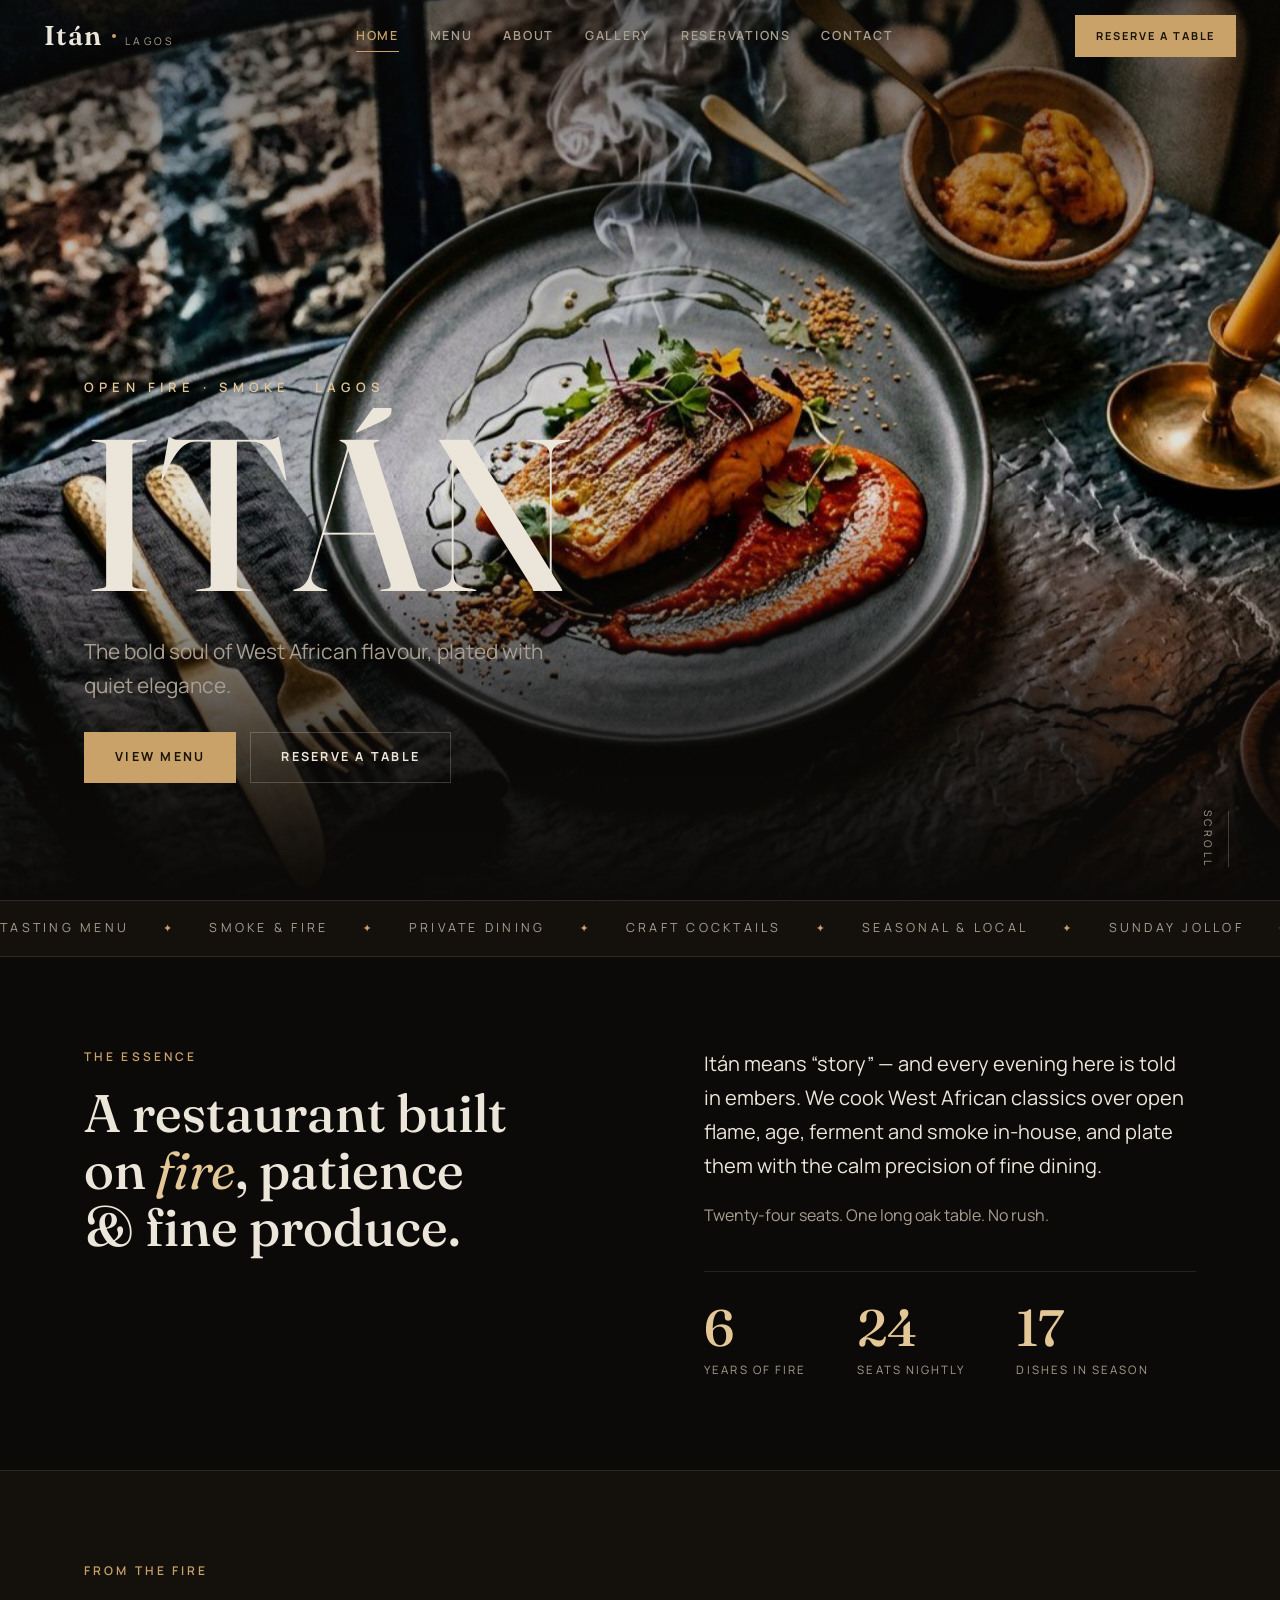
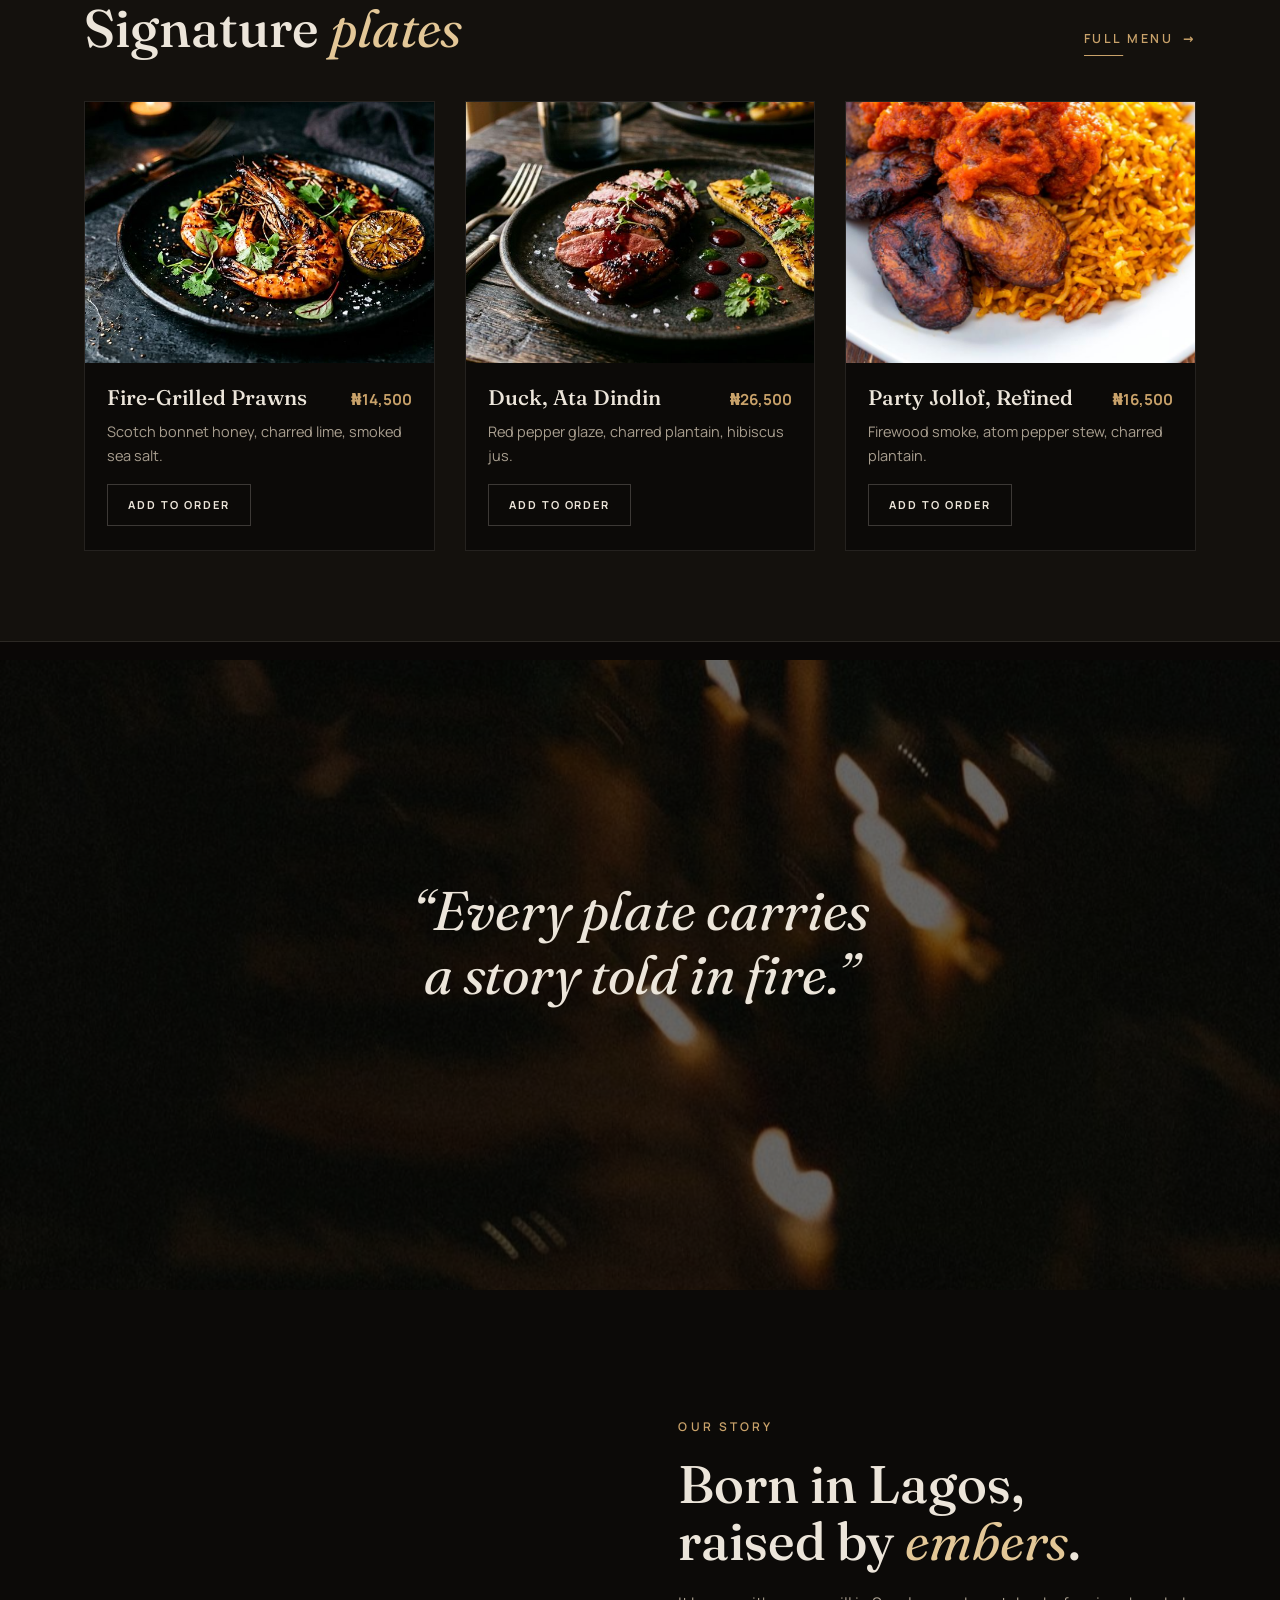
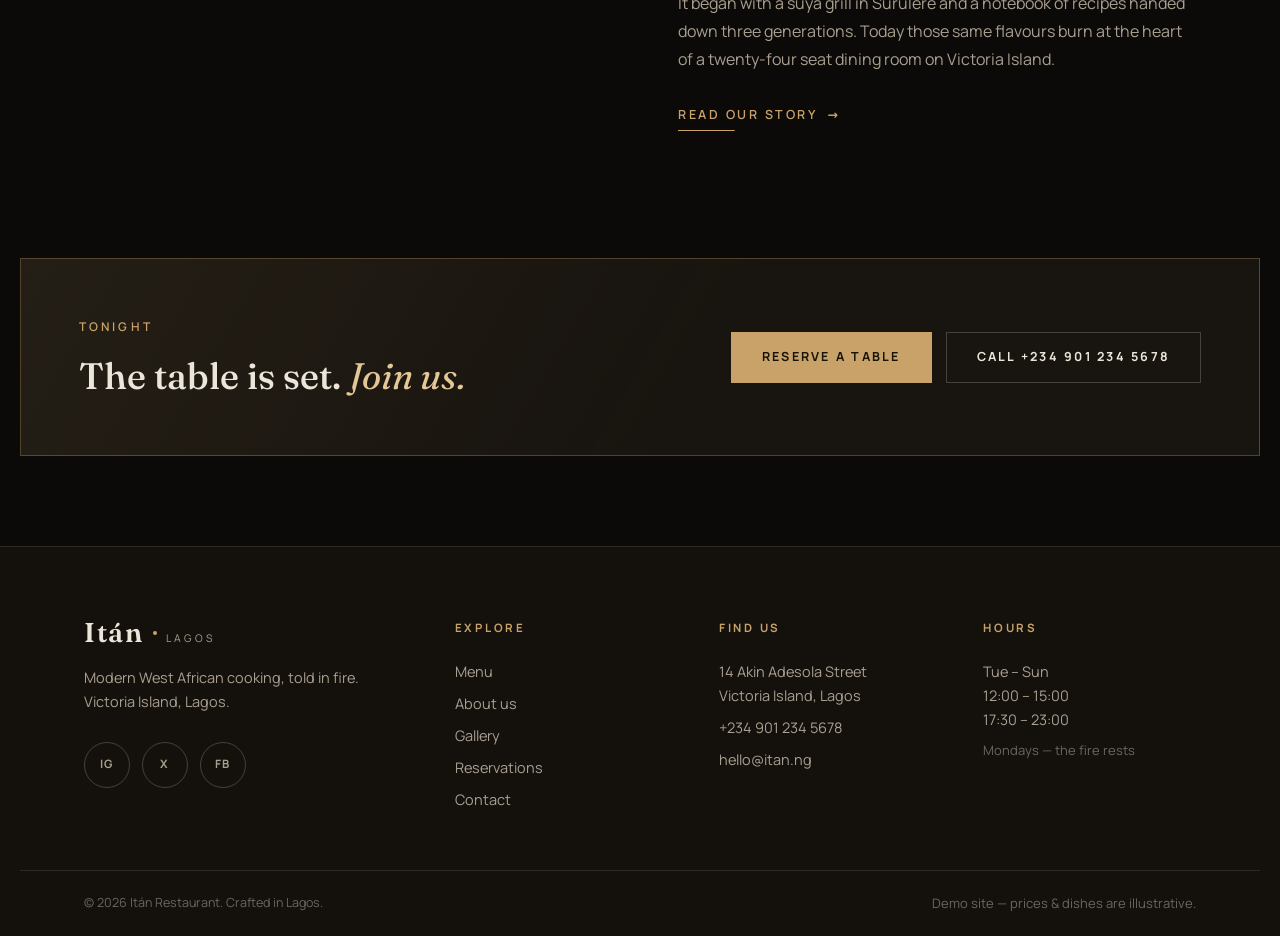
==== index.html @ 3b858009 "Move site files from restaurants/ subfolder to repo root to fix Vercel 404 Vercel's GitHub import se" ====
<!DOCTYPE html>
<html lang="en">
<head>
<meta charset="UTF-8">
<meta name="viewport" content="width=device-width, initial-scale=1.0, viewport-fit=cover">
<title>Itán — Modern West African Kitchen · Lagos</title>
<meta name="description" content="Itán is a modern West African kitchen in Victoria Island, Lagos. Open-fire cooking, seasonal tasting plates and craft cocktails. Reserve a table.">
<meta name="theme-color" content="#0c0a08">
<link rel="icon" href="data:image/svg+xml,%3Csvg xmlns='http://www.w3.org/2000/svg' viewBox='0 0 64 64'%3E%3Crect width='64' height='64' rx='8' fill='%230c0a08'/%3E%3Ctext x='32' y='44' font-family='Georgia,serif' font-size='36' fill='%23c9a26a' text-anchor='middle'%3E%C3%8D%3C/text%3E%3C/svg%3E">
<link rel="preload" href="fonts/fraunces-normal.woff2" as="font" type="font/woff2" crossorigin>
<link rel="preload" href="fonts/manrope-normal.woff2" as="font" type="font/woff2" crossorigin>
<link rel="preload" href="img/hero.jpg" as="image">
<link rel="stylesheet" href="fonts/fonts.css">
<link rel="stylesheet" href="style.css">
<noscript><style>#loader,.cursor-dot,.cursor-ring{display:none!important}.page{display:block!important}[data-reveal]{opacity:1!important;transform:none!important;clip-path:none!important}.line-in{transform:none!important}.hero-title span{transform:none!important}.mobile-menu{display:none!important}</style></noscript>
</head>
<body class="is-loading">

<div class="grain" aria-hidden="true"></div>
<div class="cursor-dot" aria-hidden="true"></div>
<div class="cursor-ring" aria-hidden="true"></div>

<!-- ======================= LOADER ======================= -->
<div id="loader" aria-hidden="true">
  <div class="loader-inner">
    <div class="loader-word" aria-hidden="true"><span>I</span><span>T</span><span>Á</span><span>N</span></div>
    <div class="loader-sub">Modern West African Kitchen</div>
    <div class="loader-line"><i></i></div>
  </div>
</div>

<a class="skip-link" href="#main">Skip to content</a>

<!-- ======================= HEADER ======================= -->
<header id="siteHeader">
  <div class="header-in">
    <a class="brand" href="#/home" data-route="home" aria-label="Itán — home">
      <span class="brand-name">Itán</span><span class="brand-dot" aria-hidden="true"></span><span class="brand-loc">Lagos</span>
    </a>
    <nav class="nav" aria-label="Primary">
      <a class="nav-link" href="#/home" data-route="home">Home</a>
      <a class="nav-link" href="#/menu" data-route="menu">Menu</a>
      <a class="nav-link" href="#/about" data-route="about">About</a>
      <a class="nav-link" href="#/gallery" data-route="gallery">Gallery</a>
      <a class="nav-link" href="#/reservations" data-route="reservations">Reservations</a>
      <a class="nav-link" href="#/contact" data-route="contact">Contact</a>
    </nav>
    <div class="header-actions">
      <a href="#/reservations" class="btn btn-gold btn-sm header-cta"><span>Reserve a table</span></a>
      <button id="navToggle" class="nav-toggle" aria-expanded="false" aria-controls="mobileMenu" aria-label="Open menu">
        <span></span><span></span>
      </button>
    </div>
  </div>
</header>

<!-- ======================= MOBILE MENU ======================= -->
<div id="mobileMenu" class="mobile-menu" aria-hidden="true">
  <nav class="mm-nav" aria-label="Mobile">
    <a class="mm-link" href="#/home" data-route="home"><em>01</em>Home</a>
    <a class="mm-link" href="#/menu" data-route="menu"><em>02</em>Menu</a>
    <a class="mm-link" href="#/about" data-route="about"><em>03</em>About</a>
    <a class="mm-link" href="#/gallery" data-route="gallery"><em>04</em>Gallery</a>
    <a class="mm-link" href="#/reservations" data-route="reservations"><em>05</em>Reservations</a>
    <a class="mm-link" href="#/contact" data-route="contact"><em>06</em>Contact</a>
  </nav>
  <div class="mm-foot">
    <a href="tel:+2349012345678">+234 901 234 5678</a>
    <a href="mailto:hello@itan.ng">hello@itan.ng</a>
    <div class="mm-social">
      <a href="https://www.instagram.com" target="_blank" rel="noopener" aria-label="Instagram">IG</a>
      <a href="https://www.x.com" target="_blank" rel="noopener" aria-label="X">X</a>
      <a href="https://www.facebook.com" target="_blank" rel="noopener" aria-label="Facebook">FB</a>
    </div>
  </div>
</div>

<main id="main">

<!-- ============================================================ -->
<!-- ========================  HOME  ============================ -->
<!-- ============================================================ -->
<section class="page" id="page-home" data-title="Itán — Modern West African Kitchen · Lagos">

  <!-- HERO -->
  <div class="hero" id="hero">
    <div class="hero-bg" data-plx="0.32">
      <img src="img/hero.jpg" alt="A signature dish at Itán, plated over smoke and candlelight" width="1376" height="768" fetchpriority="high" decoding="async">
    </div>
    <div class="hero-shade" aria-hidden="true"></div>
    <div class="hero-content wrap">
      <p class="hero-over">Open fire · Smoke · Lagos</p>
      <h1 class="hero-title" aria-label="Itán"><span aria-hidden="true">I</span><span aria-hidden="true">T</span><span aria-hidden="true">Á</span><span aria-hidden="true">N</span></h1>
      <p class="hero-tag">The bold soul of West African flavour, plated with quiet elegance.</p>
      <div class="hero-actions">
        <a href="#/menu" class="btn btn-gold" data-hover><span>View menu</span></a>
        <a href="#/reservations" class="btn btn-ghost" data-hover><span>Reserve a table</span></a>
      </div>
    </div>
    <div class="hero-scroll" aria-hidden="true"><span></span>Scroll</div>
  </div>

  <!-- MARQUEE -->
  <div class="marquee" aria-hidden="true">
    <div class="marquee-track">
      <div class="marquee-group">Tasting menu<span>✦</span>Smoke &amp; fire<span>✦</span>Private dining<span>✦</span>Craft cocktails<span>✦</span>Seasonal &amp; local<span>✦</span>Sunday jollof<span>✦</span></div>
      <div class="marquee-group">Tasting menu<span>✦</span>Smoke &amp; fire<span>✦</span>Private dining<span>✦</span>Craft cocktails<span>✦</span>Seasonal &amp; local<span>✦</span>Sunday jollof<span>✦</span></div>
    </div>
  </div>

  <!-- ESSENCE -->
  <section class="sec essence">
    <div class="wrap essence-grid">
      <div class="essence-left">
        <p class="overline" data-reveal>The essence</p>
        <h2 class="h2" data-reveal-line><span class="line"><span class="line-in">A restaurant built</span></span><span class="line"><span class="line-in">on <em>fire</em>, patience</span></span><span class="line"><span class="line-in">&amp; fine produce.</span></span></h2>
      </div>
      <div class="essence-right">
        <p class="lead" data-reveal>Itán means “story” — and every evening here is told in embers. We cook West African classics over open flame, age, ferment and smoke in-house, and plate them with the calm precision of fine dining.</p>
        <p class="body-muted" data-reveal style="--d:120ms">Twenty-four seats. One long oak table. No rush.</p>
        <div class="stats" data-reveal-stagger>
          <div class="stat"><span class="stat-n" data-count="6">0</span><span class="stat-l">Years of fire</span></div>
          <div class="stat"><span class="stat-n" data-count="24">0</span><span class="stat-l">Seats nightly</span></div>
          <div class="stat"><span class="stat-n" data-count="17">0</span><span class="stat-l">Dishes in season</span></div>
        </div>
      </div>
    </div>
  </section>

  <!-- SIGNATURES -->
  <section class="sec signatures">
    <div class="wrap">
      <div class="sec-head">
        <div>
          <p class="overline" data-reveal>From the fire</p>
          <h2 class="h2" data-reveal-line><span class="line"><span class="line-in">Signature <em>plates</em></span></span></h2>
        </div>
        <a class="text-link" href="#/menu" data-reveal data-hover>Full menu <i aria-hidden="true">→</i></a>
      </div>
      <div class="sig-grid" data-reveal-stagger>
        <article class="sig-card">
          <div class="img-clip"><img src="img/dish-prawns.jpg" alt="Fire-grilled prawns with scotch bonnet honey" width="820" height="447" loading="lazy" decoding="async"></div>
          <div class="sig-body">
            <div class="sig-top"><h3>Fire-Grilled Prawns</h3><span class="price">₦14,500</span></div>
            <p>Scotch bonnet honey, charred lime, smoked sea salt.</p>
            <button class="btn btn-ghost btn-sm add-order" data-id="prawns" data-name="Fire-Grilled Prawns" data-price="14500" data-hover><span>Add to order</span></button>
          </div>
        </article>
        <article class="sig-card">
          <div class="img-clip"><img src="img/dish-duck.jpg" alt="Seared duck breast with ata dindin glaze and charred plantain" width="820" height="447" loading="lazy" decoding="async"></div>
          <div class="sig-body">
            <div class="sig-top"><h3>Duck, Ata Dindin</h3><span class="price">₦26,500</span></div>
            <p>Red pepper glaze, charred plantain, hibiscus jus.</p>
            <button class="btn btn-ghost btn-sm add-order" data-id="duck" data-name="Duck, Ata Dindin" data-price="26500" data-hover><span>Add to order</span></button>
          </div>
        </article>
        <article class="sig-card">
          <div class="img-clip"><img src="img/dish-jollof.jpg" alt="Firewood-smoked party jollof with charred plantain and beef stew" width="750" height="550" loading="lazy" decoding="async"></div>
          <div class="sig-body">
            <div class="sig-top"><h3>Party Jollof, Refined</h3><span class="price">₦16,500</span></div>
            <p>Firewood smoke, atom pepper stew, charred plantain.</p>
            <button class="btn btn-ghost btn-sm add-order" data-id="jollof" data-name="Party Jollof, Refined" data-price="16500" data-hover><span>Add to order</span></button>
          </div>
        </article>
      </div>
    </div>
  </section>

  <!-- PARALLAX QUOTE BANNER -->
  <section class="banner">
    <div class="banner-bg" data-plx="0.22"><img src="img/amb-table.jpg" alt="" width="1040" height="1300" loading="lazy" decoding="async"></div>
    <div class="banner-shade" aria-hidden="true"></div>
    <blockquote class="banner-quote wrap">
      <p data-reveal-line><span class="line"><span class="line-in">“Every plate carries</span></span><span class="line"><span class="line-in">a story told <em>in fire</em>.”</span></span></p>
      <cite data-reveal style="--d:200ms">— Tunde Alabi, Executive Chef</cite>
    </blockquote>
  </section>

  <!-- STORY TEASER -->
  <section class="sec teaser">
    <div class="wrap teaser-grid">
      <div class="teaser-media img-clip" data-reveal="clip">
        <img src="img/chef-finishing.jpg" alt="Executive chef finishing a plate at the pass" width="900" height="600" loading="lazy" decoding="async">
      </div>
      <div class="teaser-text">
        <p class="overline" data-reveal>Our story</p>
        <h2 class="h2" data-reveal-line><span class="line"><span class="line-in">Born in Lagos,</span></span><span class="line"><span class="line-in">raised by <em>embers</em>.</span></span></h2>
        <p class="body-muted" data-reveal style="--d:120ms">It began with a suya grill in Surulere and a notebook of recipes handed down three generations. Today those same flavours burn at the heart of a twenty-four seat dining room on Victoria Island.</p>
        <a class="text-link" href="#/about" data-reveal style="--d:220ms" data-hover>Read our story <i aria-hidden="true">→</i></a>
      </div>
    </div>
  </section>

  <!-- CTA BAND -->
  <section class="sec cta-band">
    <div class="wrap cta-card" data-reveal>
      <div>
        <p class="overline">Tonight</p>
        <h2 class="h2-sm">The table is set. <em>Join us.</em></h2>
      </div>
      <div class="cta-actions">
        <a class="btn btn-gold" href="#/reservations" data-hover><span>Reserve a table</span></a>
        <a class="btn btn-ghost" href="tel:+2349012345678" data-hover><span>Call +234 901 234 5678</span></a>
      </div>
    </div>
  </section>
</section>

<!-- ============================================================ -->
<!-- ========================  MENU  ============================ -->
<!-- ============================================================ -->
<section class="page" id="page-menu" data-title="Menu — Itán · Lagos">
  <div class="page-hero">
    <div class="wrap">
      <p class="overline" data-reveal>The menu</p>
      <h1 class="h1" data-reveal-line><span class="line"><span class="line-in">Seasons of <em>fire</em></span></span></h1>
      <p class="page-sub" data-reveal style="--d:150ms">A snapshot of the current carte — it changes with the market, sometimes overnight.</p>
    </div>
  </div>

  <section class="sec menu-sec">
    <div class="wrap">
      <div class="filter-bar" role="group" aria-label="Filter menu by course">
        <button class="filter-btn is-active" data-filter="all" aria-pressed="true">All</button>
        <button class="filter-btn" data-filter="starters" aria-pressed="false">Starters</button>
        <button class="filter-btn" data-filter="mains" aria-pressed="false">Mains</button>
        <button class="filter-btn" data-filter="desserts" aria-pressed="false">Desserts</button>
        <button class="filter-btn" data-filter="drinks" aria-pressed="false">Drinks</button>
      </div>

      <div class="menu-grid" id="menuGrid">

        <!-- STARTERS -->
        <article class="dish-card" data-cat="starters">
          <div class="dish-media"><img src="img/dish-prawns.jpg" alt="Fire-grilled prawns glazed with scotch bonnet honey" width="820" height="447" loading="lazy" decoding="async"></div>
          <div class="dish-body">
            <div class="dish-top"><h3>Fire-Grilled Prawns</h3><span class="price">₦14,500</span></div>
            <p>Tiger prawns off the coals, scotch bonnet honey, charred lime, smoked sea salt.</p>
            <div class="dish-foot"><span class="tag tag-gold">Chef’s pick</span><button class="btn btn-ghost btn-sm add-order" data-id="prawns" data-name="Fire-Grilled Prawns" data-price="14500"><span>Add</span></button></div>
          </div>
        </article>

        <article class="dish-card" data-cat="starters">
          <div class="dish-media"><img src="img/dish-suya.jpg" alt="Suya skewers crusted with yaji spice on dark slate" width="820" height="447" loading="lazy" decoding="async"></div>
          <div class="dish-body">
            <div class="dish-top"><h3>Suya, Our Way</h3><span class="price">₦9,800</span></div>
            <p>Yaji-crusted beef over embers, shallot &amp; tomato salsa, groundnut dust.</p>
            <div class="dish-foot"><span class="tag">Spiced</span><button class="btn btn-ghost btn-sm add-order" data-id="suya" data-name="Suya, Our Way" data-price="9800"><span>Add</span></button></div>
          </div>
        </article>

        <article class="dish-card" data-cat="starters">
          <div class="dish-media"><img src="img/dish-tomato.jpg" alt="Heirloom tomatoes with smoked chilli dressing" width="467" height="700" loading="lazy" decoding="async"></div>
          <div class="dish-body">
            <div class="dish-top"><h3>Heirloom Tomatoes</h3><span class="price">₦8,200</span></div>
            <p>Market tomatoes, smoked chilli dressing, basil oil, crisp shallots.</p>
            <div class="dish-foot"><span class="tag tag-green">Vegetarian</span><button class="btn btn-ghost btn-sm add-order" data-id="tomato" data-name="Heirloom Tomatoes" data-price="8200"><span>Add</span></button></div>
          </div>
        </article>

        <article class="dish-card" data-cat="starters">
          <div class="dish-media"><img src="img/dish-sourdough.jpg" alt="Wood-oven sourdough with cultured butter" width="820" height="550" loading="lazy" decoding="async"></div>
          <div class="dish-body">
            <div class="dish-top"><h3>Wood-Oven Sourdough</h3><span class="price">₦6,500</span></div>
            <p>House cultured butter, smoked pepper relish, flaked ghost salt.</p>
            <div class="dish-foot"><span class="tag tag-green">Vegetarian</span><button class="btn btn-ghost btn-sm add-order" data-id="sourdough" data-name="Wood-Oven Sourdough" data-price="6500"><span>Add</span></button></div>
          </div>
        </article>

        <!-- MAINS -->
        <article class="dish-card" data-cat="mains">
          <div class="dish-media"><img src="img/dish-jollof.jpg" alt="Party jollof with charred plantain and beef stew" width="750" height="550" loading="lazy" decoding="async"></div>
          <div class="dish-body">
            <div class="dish-top"><h3>Party Jollof, Refined</h3><span class="price">₦16,500</span></div>
            <p>Firewood-smoked jollof, atom pepper stew, charred plantain, smoked mackerel.</p>
            <div class="dish-foot"><span class="tag tag-gold">Chef’s pick</span><button class="btn btn-ghost btn-sm add-order" data-id="jollof" data-name="Party Jollof, Refined" data-price="16500"><span>Add</span></button></div>
          </div>
        </article>

        <article class="dish-card" data-cat="mains">
          <div class="dish-media"><img src="img/dish-bass.jpg" alt="Whole grilled sea bass with herbs" width="820" height="820" loading="lazy" decoding="async"></div>
          <div class="dish-body">
            <div class="dish-top"><h3>Whole Grilled Sea Bass</h3><span class="price">₦32,000</span></div>
            <p>Line-caught bass over open flame, green herb sauce, roasted market vegetables.</p>
            <div class="dish-foot"><span class="tag">For two</span><button class="btn btn-ghost btn-sm add-order" data-id="bass" data-name="Whole Grilled Sea Bass" data-price="32000"><span>Add</span></button></div>
          </div>
        </article>

        <article class="dish-card" data-cat="mains">
          <div class="dish-media"><img src="img/dish-steak.jpg" alt="Sliced dry-aged ribeye on a black stone plate" width="600" height="400" loading="lazy" decoding="async"></div>
          <div class="dish-body">
            <div class="dish-top"><h3>45-Day Ribeye</h3><span class="price">₦38,000</span></div>
            <p>Dry-aged ribeye, bone-marrow butter, suya spice jus, watercress.</p>
            <div class="dish-foot"><span class="tag tag-gold">Chef’s pick</span><button class="btn btn-ghost btn-sm add-order" data-id="ribeye" data-name="45-Day Ribeye" data-price="38000"><span>Add</span></button></div>
          </div>
        </article>

        <article class="dish-card" data-cat="mains">
          <div class="dish-media"><img src="img/dish-duck.jpg" alt="Seared duck breast with ata dindin glaze" width="820" height="447" loading="lazy" decoding="async"></div>
          <div class="dish-body">
            <div class="dish-top"><h3>Duck, Ata Dindin</h3><span class="price">₦26,500</span></div>
            <p>Seared duck breast, red pepper glaze, charred plantain, hibiscus jus.</p>
            <div class="dish-foot"><span class="tag"></span><button class="btn btn-ghost btn-sm add-order" data-id="duck" data-name="Duck, Ata Dindin" data-price="26500"><span>Add</span></button></div>
          </div>
        </article>

        <article class="dish-card" data-cat="mains">
          <div class="dish-media"><img src="img/dish-chicken.jpg" alt="Roast chicken lacquered with baobab honey" width="820" height="447" loading="lazy" decoding="async"></div>
          <div class="dish-body">
            <div class="dish-top"><h3>Baobab Honey Chicken</h3><span class="price">₦19,500</span></div>
            <p>Free-range chicken, baobab honey lacquer, charred lemon, suya jus.</p>
            <div class="dish-foot"><span class="tag"></span><button class="btn btn-ghost btn-sm add-order" data-id="chicken" data-name="Baobab Honey Chicken" data-price="19500"><span>Add</span></button></div>
          </div>
        </article>

        <!-- DESSERTS -->
        <article class="dish-card" data-cat="desserts">
          <div class="dish-media"><img src="img/dish-marquise.jpg" alt="Dark chocolate marquise with almond praline" width="600" height="900" loading="lazy" decoding="async"></div>
          <div class="dish-body">
            <div class="dish-top"><h3>Dark Chocolate Marquise</h3><span class="price">₦8,000</span></div>
            <p>70% single-origin ganache, almond praline, macaron, cocoa soil.</p>
            <div class="dish-foot"><span class="tag tag-green">Vegetarian</span><button class="btn btn-ghost btn-sm add-order" data-id="marquise" data-name="Dark Chocolate Marquise" data-price="8000"><span>Add</span></button></div>
          </div>
        </article>

        <article class="dish-card" data-cat="desserts">
          <div class="dish-media"><img src="img/dish-torte.jpg" alt="Chocolate torte with espresso cream" width="820" height="546" loading="lazy" decoding="async"></div>
          <div class="dish-body">
            <div class="dish-top"><h3>Chocolate Torte</h3><span class="price">₦7,200</span></div>
            <p>Warm dark torte, espresso cream, chocolate soil, fresh mint.</p>
            <div class="dish-foot"><span class="tag tag-green">Vegetarian</span><button class="btn btn-ghost btn-sm add-order" data-id="torte" data-name="Chocolate Torte" data-price="7200"><span>Add</span></button></div>
          </div>
        </article>

        <article class="dish-card" data-cat="desserts">
          <div class="dish-media"><img src="img/dish-puffpuff.jpg" alt="Puff-puff with palm sugar and coconut caramel" width="820" height="447" loading="lazy" decoding="async"></div>
          <div class="dish-body">
            <div class="dish-top"><h3>Puff-Puff, Reimagined</h3><span class="price">₦6,800</span></div>
            <p>Palm-sugar dust, coconut caramel, coconut sorbet, edible flowers.</p>
            <div class="dish-foot"><span class="tag tag-gold">Chef’s pick</span><button class="btn btn-ghost btn-sm add-order" data-id="puffpuff" data-name="Puff-Puff, Reimagined" data-price="6800"><span>Add</span></button></div>
          </div>
        </article>

        <article class="dish-card" data-cat="desserts">
          <div class="dish-media"><img src="img/dish-tasting.jpg" alt="Tasting of chocolate plate with red velvet and mousse" width="800" height="791" loading="lazy" decoding="async"></div>
          <div class="dish-body">
            <div class="dish-top"><h3>Tasting of Chocolate</h3><span class="price">₦8,500</span></div>
            <p>Red velvet, dark mousse, mint, berry coulis — five bites of cacao.</p>
            <div class="dish-foot"><span class="tag tag-green">Vegetarian</span><button class="btn btn-ghost btn-sm add-order" data-id="tasting" data-name="Tasting of Chocolate" data-price="8500"><span>Add</span></button></div>
          </div>
        </article>

        <!-- DRINKS -->
        <article class="dish-card" data-cat="drinks">
          <div class="dish-media"><img src="img/drink-smoke.jpg" alt="Smoked tamarind sour cocktail" width="820" height="447" loading="lazy" decoding="async"></div>
          <div class="dish-body">
            <div class="dish-top"><h3>Smoked Tamarind Sour</h3><span class="price">₦9,500</span></div>
            <p>Bourbon, tamarind, smoked demerara, orange oils, cedar smoke.</p>
            <div class="dish-foot"><span class="tag tag-gold">Chef’s pick</span><button class="btn btn-ghost btn-sm add-order" data-id="smoke" data-name="Smoked Tamarind Sour" data-price="9500"><span>Add</span></button></div>
          </div>
        </article>

        <article class="dish-card" data-cat="drinks">
          <div class="dish-media"><img src="img/drink-spritz.jpg" alt="Sunset spritz with orange twist" width="736" height="1104" loading="lazy" decoding="async"></div>
          <div class="dish-body">
            <div class="dish-top"><h3>Sunset Spritz</h3><span class="price">₦8,500</span></div>
            <p>Aperitivo, hibiscus, prosecco, dehydrated orange, golden hour optional.</p>
            <div class="dish-foot"><span class="tag"></span><button class="btn btn-ghost btn-sm add-order" data-id="spritz" data-name="Sunset Spritz" data-price="8500"><span>Add</span></button></div>
          </div>
        </article>

        <article class="dish-card" data-cat="drinks">
          <div class="dish-media"><img src="img/drink-zobo.jpg" alt="Zobo royale in a coupe glass" width="700" height="1142" loading="lazy" decoding="async"></div>
          <div class="dish-body">
            <div class="dish-top"><h3>Zobo Royale</h3><span class="price">₦7,500</span></div>
            <p>Cold-brewed zobo, ginger foam, berry dust. Zero proof, full drama.</p>
            <div class="dish-foot"><span class="tag tag-green">Zero-proof</span><button class="btn btn-ghost btn-sm add-order" data-id="zobo" data-name="Zobo Royale" data-price="7500"><span>Add</span></button></div>
          </div>
        </article>

        <article class="dish-card" data-cat="drinks">
          <div class="dish-media"><img src="img/drink-pour.jpg" alt="Aged rum poured through a strainer" width="660" height="992" loading="lazy" decoding="async"></div>
          <div class="dish-body">
            <div class="dish-top"><h3>The 12-Year Pour</h3><span class="price">₦12,000</span></div>
            <p>Twelve-year rum, tableside pour, orange oils, one large cube.</p>
            <div class="dish-foot"><span class="tag"></span><button class="btn btn-ghost btn-sm add-order" data-id="pour" data-name="The 12-Year Pour" data-price="12000"><span>Add</span></button></div>
          </div>
        </article>
      </div>

      <p class="menu-note" data-reveal>All prices in Nigerian Naira (₦) and inclusive of VAT. Please tell your server about any allergies — the kitchen adapts most dishes.</p>
    </div>
  </section>
</section>

<!-- ============================================================ -->
<!-- ========================  ABOUT  =========================== -->
<!-- ============================================================ -->
<section class="page" id="page-about" data-title="About — Itán · Lagos">
  <div class="page-hero">
    <div class="wrap">
      <p class="overline" data-reveal>Our story</p>
      <h1 class="h1" data-reveal-line><span class="line"><span class="line-in">The house of <em>Itán</em></span></span></h1>
      <p class="page-sub" data-reveal style="--d:150ms">Itán means “story”. This is ours — told the only way we know: through fire.</p>
    </div>
  </div>

  <section class="sec">
    <div class="wrap chapter">
      <div class="chapter-text">
        <p class="chapter-num" data-reveal>01 — The concept</p>
        <h2 class="h2" data-reveal-line><span class="line"><span class="line-in">Nigeria’s larder,</span></span><span class="line"><span class="line-in">a <em>fine-dining</em> lens.</span></span></h2>
        <p class="body-muted" data-reveal style="--d:120ms">Itán opened in 2019 with a simple conviction: the flavours Nigerians already love — smoke, pepper, ferment, char — belong on the world’s finest tables. We take the dishes of home kitchens, roadside grills and Sunday afternoons, and rebuild them plate by plate, without losing their soul.</p>
      </div>
      <div class="chapter-media img-clip" data-reveal="clip"><img src="img/amb-room.jpg" alt="The Itán dining room — dark wood and low light" width="900" height="600" loading="lazy" decoding="async"></div>
    </div>
  </section>

  <section class="sec">
    <div class="wrap chapter chapter-rev">
      <div class="chapter-text">
        <p class="chapter-num" data-reveal>02 — Food philosophy</p>
        <h2 class="h2" data-reveal-line><span class="line"><span class="line-in">Fire &amp; <em>patience</em>.</span></span></h2>
        <ul class="principles" data-reveal-stagger>
          <li><span>01</span><div><h3>Open fire first</h3><p>Everything touches flame, smoke or ember before it touches a plate.</p></div></li>
          <li><span>02</span><div><h3>Grown close</h3><p>Produce from farms within 200 km; fish day-boats only; spices stone-ground in-house.</p></div></li>
          <li><span>03</span><div><h3>Nothing wasted</h3><p>Trim becomes stock, stock becomes jus, ash becomes the salt on your bread.</p></div></li>
          <li><span>04</span><div><h3>Time as seasoning</h3><p>Our ferments, smokes and age-outs run for days — flavour you can’t rush.</p></div></li>
        </ul>
      </div>
      <div class="chapter-media img-clip" data-reveal="clip"><img src="img/chef-closeup.jpg" alt="A chef's hand plating seafood cream in low light" width="900" height="600" loading="lazy" decoding="async"></div>
    </div>
  </section>

  <section class="banner banner-short">
    <div class="banner-bg" data-plx="0.2"><img src="img/amb-candles.jpg" alt="" width="640" height="960" loading="lazy" decoding="async"></div>
    <div class="banner-shade" aria-hidden="true"></div>
    <blockquote class="banner-quote wrap">
      <p data-reveal-line><span class="line"><span class="line-in">“We don’t serve food.</span></span><span class="line"><span class="line-in">We serve <em>memories</em>, plated.”</span></span></p>
      <cite data-reveal style="--d:200ms">— Ifeoma Alabi, Founder</cite>
    </blockquote>
  </section>

  <section class="sec">
    <div class="wrap chapter">
      <div class="chapter-text">
        <p class="chapter-num" data-reveal>03 — The room</p>
        <h2 class="h2" data-reveal-line><span class="line"><span class="line-in">Candlelight, oak</span></span><span class="line"><span class="line-in">&amp; low <em>conversation</em>.</span></span></h2>
        <p class="body-muted" data-reveal style="--d:120ms">Twenty-four seats around one long oak table, a bar of blackened steel, and light kept deliberately low. The room is quiet enough for confession and warm enough for celebration — dress as you are; the food does the performing.</p>
      </div>
      <div class="chapter-media img-clip" data-reveal="clip"><img src="img/amb-table.jpg" alt="The long candlelit table at Itán" width="1040" height="1300" loading="lazy" decoding="async"></div>
    </div>
  </section>

  <section class="sec">
    <div class="wrap chapter chapter-rev">
      <div class="chapter-text">
        <p class="chapter-num" data-reveal>04 — The hands</p>
        <h2 class="h2" data-reveal-line><span class="line"><span class="line-in">A kitchen of <em>twelve</em>,</span></span><span class="line"><span class="line-in">trained at the pass.</span></span></h2>
        <p class="body-muted" data-reveal style="--d:120ms">Every cook at Itán spends their first month on the grill, learning our fire. Chefs stage in Copenhagen and Lagos, return with technique, and leave their egos at the door. What reaches you is tasted by at least three pairs of hands first.</p>
        <a class="text-link" href="#/reservations" data-reveal style="--d:200ms" data-hover>Taste it yourself <i aria-hidden="true">→</i></a>
      </div>
      <div class="chapter-media img-clip" data-reveal="clip"><img src="img/chef-plating.jpg" alt="Chefs garnishing plates together at the counter" width="900" height="600" loading="lazy" decoding="async"></div>
    </div>
  </section>
</section>

<!-- ============================================================ -->
<!-- =======================  GALLERY  ========================== -->
<!-- ============================================================ -->
<section class="page" id="page-gallery" data-title="Gallery — Itán · Lagos">
  <div class="page-hero">
    <div class="wrap">
      <p class="overline" data-reveal>Gallery</p>
      <h1 class="h1" data-reveal-line><span class="line"><span class="line-in">Nights at <em>Itán</em></span></span></h1>
      <p class="page-sub" data-reveal style="--d:150ms">Tap any image to view it full-screen. Swipe or use the arrows to move through.</p>
    </div>
  </div>

  <section class="sec">
    <div class="wrap">
      <div class="masonry" id="masonry">
        <figure class="g-item" data-full="img/hero.jpg" data-cap="Course one, after the smoke"><div class="g-frame"><img src="img/hero.jpg" alt="Signature dish over smoke" width="1376" height="768" loading="lazy" decoding="async"></div><figcaption>Course one, after the smoke</figcaption></figure>
        <figure class="g-item" data-full="img/amb-bar.jpg" data-cap="The ember bar, before service"><div class="g-frame"><img src="img/amb-bar.jpg" alt="Candles along the ember bar" width="874" height="1300" loading="lazy" decoding="async"></div><figcaption>The ember bar, before service</figcaption></figure>
        <figure class="g-item" data-full="img/chef-finishing.jpg" data-cap="The pass, mid-service"><div class="g-frame"><img src="img/chef-finishing.jpg" alt="Chef finishing a dish at the pass" width="900" height="600" loading="lazy" decoding="async"></div><figcaption>The pass, mid-service</figcaption></figure>
        <figure class="g-item" data-full="img/g-bass.jpg" data-cap="Sea bass, brown butter, gold"><div class="g-frame"><img src="img/g-bass.jpg" alt="Plated sea bass with golden sauce" width="900" height="900" loading="lazy" decoding="async"></div><figcaption>Sea bass, brown butter, gold</figcaption></figure>
        <figure class="g-item" data-full="img/amb-table.jpg" data-cap="The long table, set for twelve"><div class="g-frame"><img src="img/amb-table.jpg" alt="Candlelit long table" width="1040" height="1300" loading="lazy" decoding="async"></div><figcaption>The long table, set for twelve</figcaption></figure>
        <figure class="g-item" data-full="img/g-jollof.jpg" data-cap="Sunday jollof service"><div class="g-frame"><img src="img/g-jollof.jpg" alt="Jollof rice with stew and egg" width="750" height="550" loading="lazy" decoding="async"></div><figcaption>Sunday jollof service</figcaption></figure>
        <figure class="g-item" data-full="img/drink-spritz.jpg" data-cap="Sunset spritz, golden hour"><div class="g-frame"><img src="img/drink-spritz.jpg" alt="Sunset spritz cocktail with orange twist" width="736" height="1104" loading="lazy" decoding="async"></div><figcaption>Sunset spritz, golden hour</figcaption></figure>
        <figure class="g-item" data-full="img/chef-kitchen.jpg" data-cap="The line, tonight"><div class="g-frame"><img src="img/chef-kitchen.jpg" alt="Chef at work on the line" width="800" height="533" loading="lazy" decoding="async"></div><figcaption>The line, tonight</figcaption></figure>
        <figure class="g-item" data-full="img/dish-prawns.jpg" data-cap="Prawns off the fire"><div class="g-frame"><img src="img/dish-prawns.jpg" alt="Grilled prawns on dark plate" width="820" height="447" loading="lazy" decoding="async"></div><figcaption>Prawns off the fire</figcaption></figure>
        <figure class="g-item" data-full="img/amb-candles.jpg" data-cap="Candlelight at the bar"><div class="g-frame"><img src="img/amb-candles.jpg" alt="Wine glasses in candlelight" width="640" height="960" loading="lazy" decoding="async"></div><figcaption>Candlelight at the bar</figcaption></figure>
        <figure class="g-item" data-full="img/dish-marquise.jpg" data-cap="Marquise, almond, cocoa"><div class="g-frame"><img src="img/dish-marquise.jpg" alt="Chocolate marquise dessert" width="600" height="900" loading="lazy" decoding="async"></div><figcaption>Marquise, almond, cocoa</figcaption></figure>
        <figure class="g-item" data-full="img/dish-duck.jpg" data-cap="Duck, ata dindin, plantain"><div class="g-frame"><img src="img/dish-duck.jpg" alt="Duck breast with plantain" width="820" height="447" loading="lazy" decoding="async"></div><figcaption>Duck, ata dindin, plantain</figcaption></figure>
      </div>
    </div>
  </section>
</section>

<!-- ============================================================ -->
<!-- ====================  RESERVATIONS  ======================== -->
<!-- ============================================================ -->
<section class="page" id="page-reservations" data-title="Reservations — Itán · Lagos">
  <div class="page-hero">
    <div class="wrap">
      <p class="overline" data-reveal>Reservations</p>
      <h1 class="h1" data-reveal-line><span class="line"><span class="line-in">Book a <em>table</em></span></span></h1>
      <p class="page-sub" data-reveal style="--d:150ms">Twenty-four seats, one service at a time. Tables are held for 15 minutes past booking time.</p>
    </div>
  </div>

  <section class="sec">
    <div class="wrap res-grid">
      <aside class="res-aside" data-reveal>
        <div class="res-info">
          <h2 class="h3">Good to know</h2>
          <ul class="res-info-list">
            <li><span>Hours</span><div>Tue – Sun · 12:00 – 15:00<br>17:30 – 23:00</div></li>
            <li><span>Closed</span><div>Mondays (the fire rests)</div></li>
            <li><span>Large parties</span><div>9+ guests — please call us directly</div></li>
            <li><span>Private dining</span><div>The ember bar seats 12 — email <a href="mailto:events@itan.ng">events@itan.ng</a></div></li>
            <li><span>Questions?</span><div><a href="tel:+2349012345678">+234 901 234 5678</a></div></li>
          </ul>
        </div>
      </aside>

      <div class="res-form-col">
        <form id="resForm" class="form" novalidate>
          <div class="form-row">
            <div class="field">
              <label for="rName">Full name <em>*</em></label>
              <input id="rName" name="name" type="text" autocomplete="name" required>
              <p class="field-err" aria-live="polite"></p>
            </div>
            <div class="field">
              <label for="rEmail">Email <em>*</em></label>
              <input id="rEmail" name="email" type="email" autocomplete="email" inputmode="email" required>
              <p class="field-err" aria-live="polite"></p>
            </div>
          </div>
          <div class="form-row">
            <div class="field">
              <label for="rPhone">Phone <em>*</em></label>
              <input id="rPhone" name="phone" type="tel" autocomplete="tel" inputmode="tel" placeholder="+234 …" required>
              <p class="field-err" aria-live="polite"></p>
            </div>
            <div class="field">
              <label for="rGuests">Guests <em>*</em></label>
              <select id="rGuests" name="guests" required>
                <option value="">Select</option>
                <option>1</option><option>2</option><option>3</option><option>4</option>
                <option>5</option><option>6</option><option>7</option><option>8</option>
                <option value="9+">9+ (call us)</option>
              </select>
              <p class="field-err" aria-live="polite"></p>
            </div>
          </div>
          <div class="form-row">
            <div class="field">
              <label for="rDate">Date <em>*</em></label>
              <input id="rDate" name="date" type="date" required>
              <p class="field-err" aria-live="polite"></p>
            </div>
            <div class="field">
              <label for="rTime">Time <em>*</em></label>
              <select id="rTime" name="time" required>
                <option value="">Select</option>
                <option>12:00</option><option>12:30</option><option>13:00</option><option>13:30</option><option>14:00</option>
                <option>17:30</option><option>18:00</option><option>18:30</option><option>19:00</option><option>19:30</option>
                <option>20:00</option><option>20:30</option><option>21:00</option><option>21:30</option><option>22:00</option>
              </select>
              <p class="field-err" aria-live="polite"></p>
            </div>
          </div>
          <div class="field">
            <label for="rRequests">Special requests <span class="opt">(optional)</span></label>
            <textarea id="rRequests" name="requests" rows="3" placeholder="Allergies, occasions, seating wishes…"></textarea>
            <p class="field-err" aria-live="polite"></p>
          </div>
          <button type="submit" class="btn btn-gold btn-wide" id="resSubmit" data-hover><span class="btn-label">Request reservation</span></button>
          <p class="form-foot">No payment needed — we confirm every request personally.</p>
        </form>

        <div class="form-success" id="resSuccess" hidden>
          <svg class="check" viewBox="0 0 64 64" aria-hidden="true"><circle cx="32" cy="32" r="30"/><path d="M20 33 L29 42 L45 24"/></svg>
          <h2 class="h3">Reservation received</h2>
          <p class="res-summary" id="resSummary"></p>
          <p class="res-code">Confirmation code · <strong id="resCode"></strong></p>
          <p class="res-note">Demo mode: this booking is saved on this device only — no data leaves your browser. Connect a backend to go live (see README).</p>
          <button class="btn btn-ghost" id="resAgain" data-hover><span>Make another reservation</span></button>
        </div>

        <div class="res-list-block" id="resListBlock" hidden>
          <h3 class="h3-sm">Your reservations on this device</h3>
          <ul class="res-list" id="resList"></ul>
        </div>
      </div>
    </div>
  </section>
</section>

<!-- ============================================================ -->
<!-- ========================  CONTACT  ========================= -->
<!-- ============================================================ -->
<section class="page" id="page-contact" data-title="Contact — Itán · Lagos">
  <div class="page-hero">
    <div class="wrap">
      <p class="overline" data-reveal>Contact</p>
      <h1 class="h1" data-reveal-line><span class="line"><span class="line-in">Find the <em>fire</em></span></span></h1>
      <p class="page-sub" data-reveal style="--d:150ms">14 Akin Adesola Street, Victoria Island, Lagos — walk-ins welcome at the bar.</p>
    </div>
  </div>

  <section class="sec">
    <div class="wrap contact-cards" data-reveal-stagger>
      <a class="c-card" href="https://www.openstreetmap.org/?mlat=6.4281&mlon=3.4219#map=17/6.4281/3.4219" target="_blank" rel="noopener" data-hover>
        <span class="c-ico" aria-hidden="true"><svg viewBox="0 0 24 24"><path d="M12 21s-7-6.1-7-11a7 7 0 1 1 14 0c0 4.9-7 11-7 11z"/><circle cx="12" cy="10" r="2.6"/></svg></span>
        <h3>Visit</h3><p>14 Akin Adesola Street,<br>Victoria Island, Lagos</p>
      </a>
      <a class="c-card" href="tel:+2349012345678" data-hover>
        <span class="c-ico" aria-hidden="true"><svg viewBox="0 0 24 24"><path d="M5 4h4l2 5-2.5 1.5a12 12 0 0 0 5 5L15 13l5 2v4a2 2 0 0 1-2 2A16 16 0 0 1 3 6a2 2 0 0 1 2-2z"/></svg></span>
        <h3>Call</h3><p>+234 901 234 5678<br>Tue – Sun, 10:00 – 23:00</p>
      </a>
      <a class="c-card" href="mailto:hello@itan.ng" data-hover>
        <span class="c-ico" aria-hidden="true"><svg viewBox="0 0 24 24"><rect x="3" y="5" width="18" height="14" rx="2"/><path d="m3 7 9 6 9-6"/></svg></span>
        <h3>Email</h3><p>hello@itan.ng<br>events@itan.ng</p>
      </a>
      <div class="c-card c-card-static">
        <span class="c-ico" aria-hidden="true"><svg viewBox="0 0 24 24"><circle cx="12" cy="12" r="9"/><path d="M12 7v5l3.2 2"/></svg></span>
        <h3>Hours</h3><p>Tue – Sun · 12:00 – 15:00<br>&amp; 17:30 – 23:00 · Mon closed</p>
      </div>
    </div>

    <div class="wrap contact-grid">
      <div class="contact-map-col" data-reveal>
        <div class="map-frame">
          <iframe title="Map — Itán, 14 Akin Adesola Street, Victoria Island, Lagos" src="https://www.openstreetmap.org/export/embed.html?bbox=3.4080%2C6.4170%2C3.4360%2C6.4390&amp;layer=mapnik&amp;marker=6.4281%2C3.4219" loading="lazy" referrerpolicy="no-referrer-when-downgrade"></iframe>
          <span class="map-badge">Victoria Island · Lagos</span>
        </div>
        <ul class="directions">
          <li><span>From the airport</span>Murtala Muhammed Intl — ±45 min outside peak</li>
          <li><span>Parking</span>Complimentary valet from 17:30</li>
          <li><span>Landmark</span>2 minutes from Landmark Beach towers</li>
        </ul>
        <div class="social-row">
          <a class="social-btn" href="https://www.instagram.com" target="_blank" rel="noopener" aria-label="Itán on Instagram" data-hover>IG</a>
          <a class="social-btn" href="https://www.x.com" target="_blank" rel="noopener" aria-label="Itán on X" data-hover>X</a>
          <a class="social-btn" href="https://www.facebook.com" target="_blank" rel="noopener" aria-label="Itán on Facebook" data-hover>FB</a>
        </div>
      </div>

      <div class="contact-form-col">
        <h2 class="h3" data-reveal>Write to us</h2>
        <form id="contactForm" class="form" novalidate>
          <div class="form-row">
            <div class="field">
              <label for="cName">Name <em>*</em></label>
              <input id="cName" name="name" type="text" autocomplete="name" required>
              <p class="field-err" aria-live="polite"></p>
            </div>
            <div class="field">
              <label for="cEmail">Email <em>*</em></label>
              <input id="cEmail" name="email" type="email" autocomplete="email" inputmode="email" required>
              <p class="field-err" aria-live="polite"></p>
            </div>
          </div>
          <div class="field">
            <label for="cSubject">Subject</label>
            <select id="cSubject" name="subject">
              <option>General enquiry</option>
              <option>Private events</option>
              <option>Feedback</option>
              <option>Press</option>
            </select>
            <p class="field-err" aria-live="polite"></p>
          </div>
          <div class="field">
            <label for="cMsg">Message <em>*</em></label>
            <textarea id="cMsg" name="message" rows="5" required placeholder="How can we help?"></textarea>
            <p class="field-err" aria-live="polite"></p>
          </div>
          <button type="submit" class="btn btn-gold btn-wide" id="contactSubmit" data-hover><span class="btn-label">Send message</span></button>
          <p class="form-banner" id="contactBanner" role="status" aria-live="polite" hidden></p>
          <p class="form-foot">Demo mode: messages are stored locally in your browser — connect a backend to deliver them for real (see README).</p>
        </form>

        <div class="faq">
          <h3 class="h3-sm" data-reveal>Quick answers</h3>
          <details data-reveal>
            <summary>Do you take walk-ins?<i aria-hidden="true"></i></summary>
            <p>Yes — the eight ember-bar seats are kept for walk-ins every night. Arrive before 19:00 for the shortest wait.</p>
          </details>
          <details data-reveal style="--d:80ms">
            <summary>Can you cater to allergies?<i aria-hidden="true"></i></summary>
            <p>Almost always. Tell us when booking and the kitchen will adjust the menu; nut and shellfish-free tasting routes are standard.</p>
          </details>
          <details data-reveal style="--d:160ms">
            <summary>Is there a dress code?<i aria-hidden="true"></i></summary>
            <p>Smart-casual, come as you are. The room is air-conditioned and occasionally smoky from the pass — it’s part of the theatre.</p>
          </details>
        </div>
      </div>
    </div>
  </section>
</section>

</main>

<!-- ======================= FOOTER ======================= -->
<footer id="siteFooter">
  <div class="wrap foot-grid">
    <div class="foot-brand">
      <a class="brand" href="#/home" data-route="home"><span class="brand-name">Itán</span><span class="brand-dot" aria-hidden="true"></span><span class="brand-loc">Lagos</span></a>
      <p>Modern West African cooking, told in fire. Victoria Island, Lagos.</p>
      <div class="social-row">
        <a class="social-btn" href="https://www.instagram.com" target="_blank" rel="noopener" aria-label="Instagram">IG</a>
        <a class="social-btn" href="https://www.x.com" target="_blank" rel="noopener" aria-label="X">X</a>
        <a class="social-btn" href="https://www.facebook.com" target="_blank" rel="noopener" aria-label="Facebook">FB</a>
      </div>
    </div>
    <nav class="foot-col" aria-label="Footer">
      <h3>Explore</h3>
      <a href="#/menu" data-route="menu">Menu</a>
      <a href="#/about" data-route="about">About us</a>
      <a href="#/gallery" data-route="gallery">Gallery</a>
      <a href="#/reservations" data-route="reservations">Reservations</a>
      <a href="#/contact" data-route="contact">Contact</a>
    </nav>
    <div class="foot-col">
      <h3>Find us</h3>
      <p>14 Akin Adesola Street<br>Victoria Island, Lagos</p>
      <a href="tel:+2349012345678">+234 901 234 5678</a>
      <a href="mailto:hello@itan.ng">hello@itan.ng</a>
    </div>
    <div class="foot-col">
      <h3>Hours</h3>
      <p>Tue – Sun<br>12:00 – 15:00<br>17:30 – 23:00</p>
      <p class="foot-dim">Mondays — the fire rests</p>
    </div>
  </div>
  <div class="wrap foot-base">
    <span>© 2026 Itán Restaurant. Crafted in Lagos.</span>
    <span class="foot-dim">Demo site — prices &amp; dishes are illustrative.</span>
  </div>
</footer>

<!-- ======================= UTILITIES ======================= -->
<button id="toTop" aria-label="Back to top"><svg viewBox="0 0 24 24" aria-hidden="true"><path d="M12 19V5m-6 6 6-6 6 6"/></svg></button>

<button id="cartPill" aria-label="Open your order" hidden>
  <svg viewBox="0 0 24 24" aria-hidden="true"><path d="M6 8h12l-1 12H7L6 8z"/><path d="M9 8V6a3 3 0 0 1 6 0v2"/></svg>
  <span id="cartCount">0</span>
</button>

<div id="cartScrim" hidden></div>
<aside id="cartDrawer" aria-label="Your order" aria-hidden="true">
  <div class="cart-head">
    <h2 class="h3">Your order</h2>
    <button id="cartClose" class="icon-btn" aria-label="Close order drawer"><svg viewBox="0 0 24 24"><path d="M6 6l12 12M18 6 6 18"/></svg></button>
  </div>
  <div class="cart-items" id="cartItems"></div>
  <div class="cart-foot">
    <div class="cart-total"><span>Total</span><strong id="cartTotal">₦0</strong></div>
    <a class="btn btn-gold btn-wide" id="waOrder" target="_blank" rel="noopener" data-hover><span>Send order via WhatsApp</span></a>
    <button class="cart-clear" id="cartClear">Clear order</button>
  </div>
</aside>

<div id="lightbox" aria-hidden="true" role="dialog" aria-label="Image viewer">
  <button class="lb-close icon-btn" id="lbClose" aria-label="Close image viewer"><svg viewBox="0 0 24 24"><path d="M6 6l12 12M18 6 6 18"/></svg></button>
  <span class="lb-counter" id="lbCounter"></span>
  <button class="lb-arrow lb-prev" id="lbPrev" aria-label="Previous image"><svg viewBox="0 0 24 24"><path d="m15 5-7 7 7 7"/></svg></button>
  <figure class="lb-fig"><img id="lbImg" src="" alt=""><figcaption id="lbCap"></figcaption></figure>
  <button class="lb-arrow lb-next" id="lbNext" aria-label="Next image"><svg viewBox="0 0 24 24"><path d="m9 5 7 7-7 7"/></svg></button>
</div>

<div id="toasts" aria-live="polite"></div>

<script src="main.js" defer></script>
</body>
</html>
---- fonts/fonts.css ----
@font-face{font-family:'Fraunces';font-style:italic;font-weight:400 700;font-display:swap;src:url('fraunces-italic.woff2') format('woff2');}
@font-face{font-family:'Fraunces';font-style:normal;font-weight:400 700;font-display:swap;src:url('fraunces-normal.woff2') format('woff2');}
@font-face{font-family:'Manrope';font-style:normal;font-weight:400 700;font-display:swap;src:url('manrope-normal.woff2') format('woff2');}
---- style.css ----
/* ============================================================
   ITÁN — Modern West African Kitchen
   style.css · hand-built, no frameworks
   ============================================================ */

/* ---------- Tokens ---------- */
:root{
  --bg0:#0c0a08;
  --bg1:#14110d;
  --bg2:#1a1610;
  --ink:#ece5da;
  --muted:#a99f90;
  --faint:rgba(236,229,218,.4);
  --line:rgba(236,229,218,.11);
  --line2:rgba(236,229,218,.22);
  --gold:#c9a26a;
  --gold2:#e3c797;
  --gold-soft:rgba(201,162,106,.32);
  --gold-dim:rgba(201,162,106,.12);
  --green:#8fae8b;
  --red:#c96b52;
  --serif:'Fraunces',Georgia,'Times New Roman',serif;
  --sans:'Manrope',system-ui,-apple-system,'Segoe UI',sans-serif;
  --ease:cubic-bezier(.22,1,.36,1);
  --ease-io:cubic-bezier(.77,0,.18,1);
  --shadow:0 30px 60px -28px rgba(0,0,0,.75);
  --header-h:72px;
}

/* ---------- Reset / base ---------- */
*,*::before,*::after{box-sizing:border-box;margin:0;padding:0}
html{scroll-behavior:smooth;-webkit-text-size-adjust:100%}
html,body{overflow-x:clip}
body{
  background:var(--bg0);color:var(--ink);
  font-family:var(--sans);font-size:16px;line-height:1.65;font-weight:400;
  min-height:100vh;min-height:100svh;
}
img{display:block;max-width:100%;height:auto}
button{font:inherit;color:inherit;background:none;border:0;cursor:pointer}
a{color:inherit;text-decoration:none}
ul{list-style:none}
[hidden]{display:none!important}
strong{font-weight:600}
::selection{background:var(--gold);color:#171208}
:focus{outline:none}
:focus-visible{outline:2px solid var(--gold);outline-offset:3px;border-radius:2px}
body.no-scroll{overflow:hidden}
input,select,textarea{color-scheme:dark}

/* scrollbar */
::-webkit-scrollbar{width:10px;height:10px}
::-webkit-scrollbar-track{background:var(--bg0)}
::-webkit-scrollbar-thumb{background:#2c261d;border-radius:8px;border:2px solid var(--bg0)}
::-webkit-scrollbar-thumb:hover{background:#3d3527}

/* film grain */
.grain{position:fixed;inset:-50%;z-index:3;pointer-events:none;opacity:.05;
  background-image:url("[data-uri]");
  background-size:110px 110px;animation:grain 9s steps(8) infinite}
@keyframes grain{
  0%,100%{transform:translate(0,0)}12.5%{transform:translate(-4%,3%)}25%{transform:translate(3%,-5%)}
  37.5%{transform:translate(-3%,-2%)}50%{transform:translate(5%,4%)}62.5%{transform:translate(-5%,1%)}
  75%{transform:translate(2%,5%)}87.5%{transform:translate(4%,-3%)}
}

/* custom cursor */
.cursor-dot,.cursor-ring{position:fixed;top:0;left:0;pointer-events:none;z-index:1000;border-radius:50%;
  transform:translate(-50%,-50%);opacity:0;will-change:transform}
.cursor-dot{width:6px;height:6px;background:var(--gold2)}
.cursor-ring{width:34px;height:34px;border:1px solid var(--gold-soft);transition:width .35s var(--ease),height .35s var(--ease),border-color .35s}
body.cursor-on .cursor-dot,body.cursor-on .cursor-ring{opacity:1}
body.cursor-hover .cursor-ring{width:56px;height:56px;border-color:var(--gold)}
@media (hover:none),(pointer:coarse){.cursor-dot,.cursor-ring{display:none}}

/* ---------- Typography helpers ---------- */
.wrap{max-width:1240px;margin-inline:auto;padding-inline:clamp(20px,5vw,64px)}
.overline{font-size:12px;letter-spacing:.26em;text-transform:uppercase;color:var(--gold);font-weight:600;margin-bottom:18px}
.h1{font-family:var(--serif);font-weight:500;font-size:clamp(2.9rem,7.5vw,5.2rem);line-height:1.04;letter-spacing:.005em}
.h2{font-family:var(--serif);font-weight:500;font-size:clamp(2rem,4.4vw,3.3rem);line-height:1.08}
.h2 em,.h1 em,.h2-sm em,.h3 em{font-style:italic;font-weight:400;color:var(--gold2)}
.h2-sm{font-family:var(--serif);font-weight:500;font-size:clamp(1.6rem,3.2vw,2.3rem);line-height:1.15}
.h3{font-family:var(--serif);font-weight:500;font-size:1.55rem;line-height:1.2}
.h3-sm{font-family:var(--serif);font-weight:500;font-size:1.25rem}
.lead{font-size:clamp(1.05rem,1.6vw,1.25rem);line-height:1.7;color:var(--ink)}
.body-muted{color:var(--muted);line-height:1.75}

.text-link{display:inline-flex;align-items:center;gap:10px;font-size:12.5px;letter-spacing:.2em;text-transform:uppercase;
  color:var(--gold);font-weight:600;padding:6px 0;position:relative}
.text-link i{font-style:normal;transition:transform .4s var(--ease)}
.text-link::after{content:"";position:absolute;left:0;bottom:0;height:1px;width:100%;background:var(--gold);
  transform:scaleX(.35);transform-origin:left;transition:transform .5s var(--ease)}
.text-link:hover::after{transform:scaleX(1)}
.text-link:hover i{transform:translateX(6px)}

/* line-mask (for scroll text reveals) */
.line{display:block;overflow:hidden;padding-bottom:.08em;margin-bottom:-.08em}
.line-in{display:block;transform:translateY(115%);transition:transform 1s var(--ease);transition-delay:var(--d,0ms)}
.in .line-in,.parent-in .line-in{transform:translateY(0)}

/* ---------- Buttons ---------- */
.btn{position:relative;display:inline-flex;align-items:center;justify-content:center;gap:10px;
  min-height:50px;padding:14px 30px;border:1px solid var(--gold);
  font-size:12.5px;font-weight:700;letter-spacing:.18em;text-transform:uppercase;
  overflow:hidden;isolation:isolate;transition:color .45s var(--ease),border-color .45s var(--ease),transform .45s var(--ease)}
.btn::before{content:"";position:absolute;inset:0;background:var(--gold2);transform:translateY(102%);transition:transform .5s var(--ease);z-index:-1}
.btn span{position:relative;z-index:1}
.btn:hover{color:#191307;border-color:var(--gold2)}
.btn:hover::before{transform:translateY(0)}
.btn:active{transform:scale(.97)}
.btn-gold{background:var(--gold);color:#191307}
.btn-gold::before{background:var(--gold2)}
.btn-ghost{background:transparent;color:var(--ink);border-color:var(--line2)}
.btn-ghost:hover{color:#191307;border-color:var(--gold2)}
.btn-sm{min-height:42px;padding:10px 20px;font-size:11px}
.btn-wide{width:100%}
.btn.is-busy{pointer-events:none;opacity:.75}
.btn.is-busy .btn-label{opacity:.85}
.btn .spinner{width:16px;height:16px;border:2px solid rgba(25,19,7,.3);border-top-color:#191307;border-radius:50%;animation:spin .7s linear infinite;position:relative;z-index:1}
@keyframes spin{to{transform:rotate(1turn)}}

.icon-btn{width:46px;height:46px;display:inline-flex;align-items:center;justify-content:center;border:1px solid var(--line2);border-radius:50%;transition:border-color .3s,transform .3s,background .3s}
.icon-btn svg{width:20px;height:20px;stroke:var(--ink);stroke-width:1.6;fill:none}
.icon-btn:hover{border-color:var(--gold);background:var(--gold-dim)}
.icon-btn:active{transform:scale(.92)}

/* ---------- Loader ---------- */
#loader{position:fixed;inset:0;z-index:300;background:var(--bg0);display:flex;align-items:center;justify-content:center;
  transition:transform .9s var(--ease-io) .15s,visibility 0s 1.1s}
.loader-inner{text-align:center}
.loader-word{font-family:var(--serif);font-size:clamp(3rem,9vw,4.6rem);font-weight:500;letter-spacing:.08em;color:var(--ink);overflow:hidden;line-height:1.15}
.loader-word span{display:inline-block;transform:translateY(120%);animation:loadUp .9s var(--ease) forwards}
.loader-word span:nth-child(2){animation-delay:.08s}
.loader-word span:nth-child(3){animation-delay:.16s}
.loader-word span:nth-child(4){animation-delay:.24s}
@keyframes loadUp{to{transform:translateY(0)}}
.loader-sub{font-size:11px;letter-spacing:.34em;text-transform:uppercase;color:var(--muted);margin-top:14px;opacity:0;animation:loadFade .8s ease .5s forwards}
.loader-line{width:140px;height:1px;background:var(--line2);margin:26px auto 0;overflow:hidden}
.loader-line i{display:block;width:100%;height:100%;background:var(--gold);transform:scaleX(0);transform-origin:left;animation:loadLine 1.15s var(--ease-io) .35s forwards}
@keyframes loadLine{to{transform:scaleX(1)}}
@keyframes loadFade{to{opacity:1}}
body.is-loaded #loader{transform:translateY(-101%);visibility:hidden}

/* ---------- Skip link ---------- */
.skip-link{position:fixed;top:-60px;left:16px;z-index:400;background:var(--gold);color:#191307;padding:12px 22px;font-weight:700;font-size:13px;letter-spacing:.08em;transition:top .3s}
.skip-link:focus{top:12px}

/* ---------- Header ---------- */
#siteHeader{position:fixed;top:0;left:0;right:0;z-index:100;transition:transform .5s var(--ease),background .4s,border-color .4s;
  border-bottom:1px solid transparent;transform:translateY(0)}
#siteHeader.scrolled{background:rgba(12,10,8,.82);-webkit-backdrop-filter:blur(14px);backdrop-filter:blur(14px);border-color:var(--line)}
#siteHeader.hidden{transform:translateY(-100%)}
.header-in{max-width:1400px;margin-inline:auto;padding:0 clamp(18px,3.4vw,44px);height:var(--header-h);display:flex;align-items:center;justify-content:space-between;gap:20px}
.brand{display:inline-flex;align-items:baseline;gap:9px}
.brand-name{font-family:var(--serif);font-size:1.7rem;font-weight:600;letter-spacing:.06em;color:var(--ink);line-height:1}
.brand-dot{width:4px;height:4px;background:var(--gold);border-radius:50%;align-self:center}
.brand-loc{font-size:10.5px;letter-spacing:.32em;text-transform:uppercase;color:var(--muted)}
.nav{display:flex;gap:clamp(18px,2.4vw,34px)}
.nav-link{position:relative;font-size:12.5px;font-weight:600;letter-spacing:.14em;text-transform:uppercase;color:var(--muted);padding:8px 0;transition:color .35s}
.nav-link::after{content:"";position:absolute;left:0;bottom:2px;width:100%;height:1px;background:var(--gold);transform:scaleX(0);transform-origin:right;transition:transform .45s var(--ease)}
.nav-link:hover{color:var(--ink)}
.nav-link:hover::after{transform:scaleX(1);transform-origin:left}
.nav-link.active{color:var(--gold)}
.nav-link.active::after{transform:scaleX(1)}
.header-actions{display:flex;align-items:center;gap:16px}
.nav-toggle{display:none;width:46px;height:46px;position:relative;z-index:120}
.nav-toggle span{position:absolute;left:12px;right:12px;height:1.6px;background:var(--ink);transition:transform .45s var(--ease),top .45s var(--ease)}
.nav-toggle span:nth-child(1){top:19px}
.nav-toggle span:nth-child(2){top:26px}
.nav-toggle[aria-expanded="true"] span:nth-child(1){top:22.5px;transform:rotate(45deg)}
.nav-toggle[aria-expanded="true"] span:nth-child(2){top:22.5px;transform:rotate(-45deg)}

/* mobile menu */
.mobile-menu{position:fixed;inset:0;z-index:110;background:rgba(12,10,8,.98);-webkit-backdrop-filter:blur(18px);backdrop-filter:blur(18px);
  display:flex;flex-direction:column;justify-content:space-between;padding:calc(var(--header-h) + 4vh) 9vw 5vh;
  clip-path:inset(0 0 100% 0);transition:clip-path .65s var(--ease-io);visibility:hidden}
.mobile-menu.open{clip-path:inset(0 0 0% 0);visibility:visible}
.mm-nav{display:flex;flex-direction:column;gap:2px}
.mm-link{display:flex;align-items:baseline;gap:16px;font-family:var(--serif);font-size:clamp(1.9rem,7.5vw,2.6rem);font-weight:500;
  padding:10px 0;color:var(--ink);opacity:0;transform:translateY(26px);transition:opacity .5s var(--ease),transform .5s var(--ease),color .3s}
.mobile-menu.open .mm-link{opacity:1;transform:none;transition-delay:calc(.12s + var(--i)*.055s)}
.mm-link em{font-family:var(--sans);font-style:normal;font-size:11px;letter-spacing:.2em;color:var(--gold)}
.mm-link:hover,.mm-link.active{color:var(--gold2)}
.mm-foot{display:flex;flex-direction:column;gap:8px;color:var(--muted);font-size:14.5px;opacity:0;transition:opacity .5s ease .45s}
.mobile-menu.open .mm-foot{opacity:1}
.mm-foot a{padding:2px 0}
.mm-social{display:flex;gap:14px;margin-top:12px}

/* ---------- Router pages ---------- */
.page{display:none}
.page.active{display:block;animation:pageIn .6s var(--ease) both}
.page.page-exit{animation:pageOut .28s ease both}
@keyframes pageIn{from{opacity:0;transform:translateY(24px)}to{opacity:1;transform:none}}
@keyframes pageOut{to{opacity:0;transform:translateY(-12px)}}

.page-hero{padding:calc(var(--header-h) + clamp(56px,10vh,110px)) 0 clamp(34px,6vh,64px);background:
  radial-gradient(80% 120% at 50% 0%,rgba(201,162,106,.07),transparent 60%),var(--bg0)}
.page-sub{color:var(--muted);max-width:560px;margin-top:18px;font-size:clamp(1rem,1.4vw,1.1rem)}

.sec{padding-block:clamp(64px,10vh,120px)}
.sec-head{display:flex;align-items:flex-end;justify-content:space-between;gap:24px;margin-bottom:clamp(34px,5vh,54px)}

/* ---------- Scroll reveal system ---------- */
html.js [data-reveal]{opacity:0;transform:translateY(34px);transition:opacity .95s var(--ease),transform .95s var(--ease);transition-delay:var(--d,0ms)}
html.js [data-reveal="fade"]{transform:none}
html.js [data-reveal].in{opacity:1;transform:none}
html.js [data-reveal="clip"]{transform:none;clip-path:inset(100% 0 0 0);transition:clip-path 1.15s var(--ease-io),opacity .6s ease;transition-delay:var(--d,0ms)}
html.js [data-reveal="clip"].in{clip-path:inset(0 0 0 0)}
html.js [data-reveal="clip"] img{transform:scale(1.14);transition:transform 1.5s var(--ease);transition-delay:var(--d,0ms)}
html.js [data-reveal="clip"].in img{transform:scale(1)}
html.js [data-reveal-stagger]>*{opacity:0;transform:translateY(30px);transition:opacity .85s var(--ease),transform .85s var(--ease)}
html.js [data-reveal-stagger].in>*{opacity:1;transform:none}
[data-reveal-stagger]>*:nth-child(1){transition-delay:.05s}
[data-reveal-stagger]>*:nth-child(2){transition-delay:.15s}
[data-reveal-stagger]>*:nth-child(3){transition-delay:.25s}
[data-reveal-stagger]>*:nth-child(4){transition-delay:.35s}

/* generic image clip */
.img-clip{overflow:hidden;background:var(--bg1)}
.img-clip img{width:100%;height:100%;object-fit:cover}

/* ============================================================
   HOME
   ============================================================ */
.hero{position:relative;height:100vh;height:100svh;min-height:580px;display:flex;align-items:flex-end;overflow:hidden}
.hero-bg{position:absolute;inset:0;will-change:transform}
.hero-bg img{width:100%;height:112%;object-fit:cover;object-position:center 62%;animation:heroZoom 2.6s var(--ease) both}
@keyframes heroZoom{from{transform:scale(1.09)}to{transform:scale(1)}}
.hero-shade{position:absolute;inset:0;background:
  linear-gradient(to bottom,rgba(12,10,8,.62) 0%,rgba(12,10,8,.18) 34%,rgba(12,10,8,.1) 55%,rgba(12,10,8,.88) 92%,var(--bg0) 100%),
  radial-gradient(120% 60% at 50% 100%,rgba(12,10,8,.55),transparent 70%)}
@media (max-width:640px){
  .hero-shade{background:
    linear-gradient(to bottom,rgba(12,10,8,.68) 0%,rgba(12,10,8,.3) 30%,rgba(12,10,8,.52) 54%,rgba(12,10,8,.78) 72%,rgba(12,10,8,.95) 88%,var(--bg0) 100%),
    radial-gradient(130% 54% at 50% 100%,rgba(12,10,8,.78),transparent 76%)}
  .hero-tag,.hero-over{text-shadow:0 1px 3px rgba(10,8,6,.65),0 2px 22px rgba(10,8,6,.6)}
}
.hero-content{position:relative;z-index:2;width:100%;padding-bottom:clamp(84px,13vh,140px)}
.hero-over{font-size:clamp(11px,1.3vw,13px);letter-spacing:.4em;text-transform:uppercase;color:var(--gold2);margin-bottom:10px;font-weight:600}
.hero-title{font-family:var(--serif);font-weight:500;font-size:clamp(4.6rem,19vw,13.5rem);line-height:.98;letter-spacing:.015em;overflow:hidden;display:flex}
.hero-title span{display:inline-block;transform:translateY(112%)}
.hero-tag{font-size:clamp(1.02rem,2vw,1.3rem);color:var(--muted);max-width:480px;margin-top:14px}
.hero-actions{display:flex;gap:14px;margin-top:30px;flex-wrap:wrap}
.hero-scroll{position:absolute;right:clamp(22px,4vw,52px);bottom:32px;z-index:2;display:flex;flex-direction:column;align-items:center;gap:12px;
  font-size:10.5px;letter-spacing:.3em;text-transform:uppercase;color:var(--muted);writing-mode:vertical-rl}
.hero-scroll span{width:1px;height:56px;background:var(--line2);position:relative;overflow:hidden}
.hero-scroll span::after{content:"";position:absolute;left:0;top:-40%;width:100%;height:40%;background:var(--gold);animation:scrollDot 2.1s var(--ease-io) infinite}
@keyframes scrollDot{to{top:110%}}

/* entrance choreography (after loader) */
html.js .hero-over,html.js .hero-tag,html.js .hero-actions{opacity:0;transform:translateY(26px);transition:opacity 1s var(--ease),transform 1s var(--ease)}
html.js .hero-scroll{opacity:0;transition:opacity 1.4s ease}
html.js .hero-title span{transition:transform 1.05s var(--ease)}
body.is-loaded .hero-over{opacity:1;transform:none;transition-delay:.65s}
body.is-loaded .hero-title span{transform:translateY(0)}
body.is-loaded .hero-title span:nth-child(1){transition-delay:.5s}
body.is-loaded .hero-title span:nth-child(2){transition-delay:.58s}
body.is-loaded .hero-title span:nth-child(3){transition-delay:.66s}
body.is-loaded .hero-title span:nth-child(4){transition-delay:.74s}
body.is-loaded .hero-tag{opacity:1;transform:none;transition-delay:.95s}
body.is-loaded .hero-actions{opacity:1;transform:none;transition-delay:1.1s}
body.is-loaded .hero-scroll{opacity:1;transition-delay:1.6s}

/* marquee */
.marquee{border-block:1px solid var(--line);padding:17px 0;overflow:hidden;background:var(--bg1)}
.marquee-track{display:flex;width:max-content;animation:mq 38s linear infinite}
.marquee-group{display:flex;align-items:center;gap:34px;padding-right:34px;font-size:12.5px;letter-spacing:.26em;text-transform:uppercase;color:var(--muted);white-space:nowrap}
.marquee-group span{color:var(--gold);font-size:11px}
@keyframes mq{to{transform:translateX(-50%)}}

/* essence */
.essence{background:var(--bg0)}
.essence-grid{display:grid;grid-template-columns:1.05fr .95fr;gap:clamp(36px,6vw,90px);align-items:start}
.essence-left{position:sticky;top:120px}
.essence-right .lead{margin-bottom:18px}
.stats{display:flex;gap:clamp(24px,4vw,54px);margin-top:42px;border-top:1px solid var(--line);padding-top:30px}
.stat-n{display:block;font-family:var(--serif);font-size:clamp(2.4rem,4vw,3.4rem);font-weight:500;color:var(--gold2);line-height:1}
.stat-l{display:block;margin-top:8px;font-size:11.5px;letter-spacing:.18em;text-transform:uppercase;color:var(--muted)}

/* signatures */
.signatures{background:var(--bg1);border-block:1px solid var(--line)}
.sig-grid{display:grid;grid-template-columns:repeat(3,1fr);gap:clamp(18px,2.4vw,30px)}
.sig-card{background:var(--bg0);border:1px solid var(--line);transition:transform .55s var(--ease),border-color .55s,box-shadow .55s}
.sig-card:hover{transform:translateY(-7px);border-color:var(--gold-soft);box-shadow:var(--shadow)}
.sig-card .img-clip{aspect-ratio:4/3}
.sig-card .img-clip img{transition:transform 1.1s var(--ease)}
.sig-card:hover .img-clip img{transform:scale(1.06)}
.sig-body{padding:22px 22px 24px}
.sig-top{display:flex;justify-content:space-between;align-items:baseline;gap:14px}
.sig-body h3,.dish-body h3{font-family:var(--serif);font-weight:500;font-size:1.32rem;line-height:1.2}
.price{font-weight:700;font-size:.95rem;color:var(--gold);white-space:nowrap}
.sig-body p{color:var(--muted);font-size:14.5px;margin:8px 0 16px}

/* banner */
.banner{position:relative;min-height:clamp(430px,72vh,660px);display:flex;align-items:center;overflow:hidden;text-align:center}
.banner-bg{position:absolute;inset:-12% 0;will-change:transform}
.banner-bg img{width:100%;height:100%;object-fit:cover}
.banner-shade{position:absolute;inset:0;background:rgba(10,8,6,.62)}
.banner-short{min-height:clamp(360px,56vh,520px)}
.banner-quote{position:relative;z-index:2}
.banner-quote p{font-family:var(--serif);font-style:italic;font-weight:400;font-size:clamp(1.75rem,4.6vw,3.4rem);line-height:1.18}
.banner-quote cite{display:block;margin-top:26px;font-style:normal;font-size:12px;letter-spacing:.3em;text-transform:uppercase;color:var(--gold2)}

/* teaser */
.teaser-grid{display:grid;grid-template-columns:1fr 1fr;gap:clamp(36px,6vw,90px);align-items:center}
.teaser-media{aspect-ratio:4/3}
.teaser-text .h2{margin-bottom:20px}
.teaser-text .text-link{margin-top:26px}

/* cta band */
.cta-band{padding-top:0}
.cta-card{display:flex;align-items:center;justify-content:space-between;gap:30px;flex-wrap:wrap;
  border:1px solid var(--gold-soft);background:linear-gradient(120deg,rgba(201,162,106,.09),rgba(201,162,106,.02) 55%),var(--bg1);
  padding:clamp(34px,5vw,58px)}
.cta-actions{display:flex;gap:14px;flex-wrap:wrap}

/* ============================================================
   MENU
   ============================================================ */
.menu-sec{padding-top:clamp(30px,5vh,50px)}
.filter-bar{display:flex;gap:10px;margin-bottom:clamp(30px,4vh,44px);overflow-x:auto;scrollbar-width:none;-webkit-overflow-scrolling:touch;
  padding-bottom:4px;scroll-snap-type:x proximity}
.filter-bar::-webkit-scrollbar{display:none}
.filter-btn{flex:0 0 auto;scroll-snap-align:start;min-height:46px;padding:11px 24px;border:1px solid var(--line2);border-radius:999px;
  font-size:12px;font-weight:700;letter-spacing:.16em;text-transform:uppercase;color:var(--muted);
  transition:color .35s,border-color .35s,background .35s,transform .35s}
.filter-btn:hover{color:var(--ink);border-color:var(--gold-soft)}
.filter-btn:active{transform:scale(.95)}
.filter-btn.is-active{background:var(--gold);border-color:var(--gold);color:#191307}

.menu-grid{display:grid;grid-template-columns:repeat(3,1fr);gap:clamp(18px,2.4vw,30px)}
.dish-card{background:var(--bg1);border:1px solid var(--line);display:flex;flex-direction:column;
  transition:transform .55s var(--ease),border-color .55s,box-shadow .55s,opacity .35s ease}
.dish-card:hover{transform:translateY(-7px);border-color:var(--gold-soft);box-shadow:var(--shadow)}
.dish-card.filter-out{opacity:0;transform:scale(.94);pointer-events:none}
.dish-media{aspect-ratio:4/3;overflow:hidden;background:var(--bg2)}
.dish-media img{width:100%;height:100%;object-fit:cover;transition:transform 1.1s var(--ease)}
.dish-card:hover .dish-media img{transform:scale(1.07)}
.dish-body{padding:20px 22px 22px;display:flex;flex-direction:column;flex:1}
.dish-top{display:flex;justify-content:space-between;align-items:baseline;gap:14px}
.dish-body>p{color:var(--muted);font-size:14.5px;line-height:1.65;margin-top:8px;flex:1}
.dish-foot{display:flex;justify-content:space-between;align-items:center;gap:12px;margin-top:18px;min-height:42px}
.tag{font-size:10.5px;font-weight:700;letter-spacing:.14em;text-transform:uppercase;color:var(--muted);
  border:1px solid var(--line2);border-radius:999px;padding:5px 12px;white-space:nowrap}
.tag:empty{display:none}
.tag-gold{color:var(--gold);border-color:var(--gold-soft)}
.tag-green{color:var(--green);border-color:rgba(143,174,139,.4)}
.menu-note{margin-top:44px;padding-top:26px;border-top:1px solid var(--line);color:var(--faint);font-size:13.5px;max-width:620px}

/* ============================================================
   ABOUT
   ============================================================ */
.chapter{display:grid;grid-template-columns:1fr 1fr;gap:clamp(36px,6vw,90px);align-items:center}
.chapter+.chapter,.chapter+.banner,.banner+.chapter{margin-top:clamp(20px,4vh,40px)}
.chapter-rev .chapter-text{order:1}
.chapter-rev .chapter-media{order:2}
.chapter:not(.chapter-rev) .chapter-media{order:2}
.chapter-num{font-size:12px;letter-spacing:.26em;text-transform:uppercase;color:var(--gold);font-weight:600;margin-bottom:16px}
.chapter-text .h2{margin-bottom:22px}
.chapter-media{aspect-ratio:4/3;max-height:640px}
.chapter-media img{transition:transform 1.4s var(--ease)}
.chapter-media:hover img{transform:scale(1.04)}

.principles{margin-top:8px;display:flex;flex-direction:column}
.principles li{display:flex;gap:22px;padding:18px 0;border-bottom:1px solid var(--line)}
.principles li:first-child{border-top:1px solid var(--line)}
.principles span{font-family:var(--serif);font-style:italic;color:var(--gold);font-size:1.05rem;min-width:28px;padding-top:2px}
.principles h3{font-family:var(--serif);font-weight:500;font-size:1.18rem;margin-bottom:4px}
.principles p{color:var(--muted);font-size:14.5px}

/* ============================================================
   GALLERY
   ============================================================ */
.masonry{columns:3;column-gap:22px}
.g-item{break-inside:avoid;margin-bottom:22px;position:relative;cursor:pointer;background:var(--bg1);border:1px solid var(--line);
  transition:border-color .4s,transform .5s var(--ease)}
.g-item:hover{border-color:var(--gold-soft)}
.g-frame{overflow:hidden;background:var(--bg2)}
.g-frame img{width:100%;transition:transform 1s var(--ease),opacity .6s ease}
.g-item:hover .g-frame img{transform:scale(1.055)}
.g-item figcaption{position:absolute;left:0;right:0;bottom:0;padding:34px 18px 14px;font-size:12.5px;letter-spacing:.14em;text-transform:uppercase;color:var(--ink);
  background:linear-gradient(to top,rgba(10,8,6,.85),transparent);opacity:0;transform:translateY(10px);
  transition:opacity .45s ease,transform .45s var(--ease)}
.g-item:hover figcaption,.g-item:focus-visible figcaption{opacity:1;transform:none}
@media (hover:none){
  .g-item figcaption{opacity:1;transform:none;font-size:11px;padding:26px 12px 10px}
  .g-item:active .g-frame img{transform:scale(1.04)}
}

/* lightbox */
#lightbox{position:fixed;inset:0;z-index:220;display:flex;align-items:center;justify-content:center;
  background:rgba(9,7,5,.94);-webkit-backdrop-filter:blur(10px);backdrop-filter:blur(10px);
  opacity:0;visibility:hidden;transition:opacity .4s ease,visibility 0s .4s}
#lightbox.open{opacity:1;visibility:visible;transition:opacity .4s ease}
.lb-fig{max-width:min(1100px,92vw);text-align:center}
.lb-fig img{max-width:min(1100px,92vw);max-height:76vh;width:auto;height:auto;object-fit:contain;
  opacity:0;transform:scale(.965);transition:opacity .4s ease,transform .5s var(--ease);margin-inline:auto;box-shadow:0 40px 90px -30px rgba(0,0,0,.8)}
#lightbox.open .lb-fig img.show{opacity:1;transform:scale(1)}
.lb-fig figcaption{margin-top:16px;font-size:12.5px;letter-spacing:.18em;text-transform:uppercase;color:var(--muted)}
.lb-close{position:absolute;top:calc(14px + env(safe-area-inset-top));right:16px;z-index:5;background:rgba(20,16,12,.6)}
.lb-counter{position:absolute;top:calc(26px + env(safe-area-inset-top));left:26px;z-index:5;font-size:12px;letter-spacing:.24em;color:var(--muted)}
.lb-arrow{position:absolute;top:50%;transform:translateY(-50%);z-index:5;width:54px;height:54px;background:rgba(20,16,12,.55)}
.lb-arrow svg{width:22px;height:22px}
.lb-prev{left:clamp(10px,3vw,34px)}
.lb-next{right:clamp(10px,3vw,34px)}
.lb-arrow:active{transform:translateY(-50%) scale(.92)}

/* ============================================================
   RESERVATIONS
   ============================================================ */
.res-grid{display:grid;grid-template-columns:.72fr 1fr;gap:clamp(36px,5.5vw,80px);align-items:start}
.res-aside{position:sticky;top:110px}
.res-info{border:1px solid var(--line);background:var(--bg1);padding:clamp(24px,3vw,36px)}
.res-info-list li{display:flex;gap:18px;padding:14px 0;border-bottom:1px solid var(--line);font-size:14.5px;color:var(--ink)}
.res-info-list li:last-child{border-bottom:0}
.res-info-list span{flex:0 0 96px;font-size:11px;letter-spacing:.2em;text-transform:uppercase;color:var(--gold);font-weight:700;padding-top:3px}
.res-info-list a{border-bottom:1px solid var(--gold-soft);transition:border-color .3s,color .3s}
.res-info-list a:hover{color:var(--gold2);border-color:var(--gold)}

.form-row{display:grid;grid-template-columns:1fr 1fr;gap:22px}
.field{margin-bottom:20px}
.field label{display:block;font-size:11.5px;font-weight:700;letter-spacing:.18em;text-transform:uppercase;color:var(--muted);margin-bottom:6px}
.field label em{color:var(--gold);font-style:normal}
.field label .opt{text-transform:none;letter-spacing:.02em;font-weight:400;color:var(--faint)}
.field input,.field select,.field textarea{
  width:100%;background:transparent;border:0;border-bottom:1px solid var(--line2);
  padding:12px 2px;font-family:var(--sans);font-size:16px;color:var(--ink);border-radius:0;
  transition:border-color .35s;min-height:48px}
.field textarea{min-height:96px;resize:vertical;line-height:1.6}
.field select{appearance:none;-webkit-appearance:none;cursor:pointer;padding-right:30px;
  background-image:url("data:image/svg+xml,%3Csvg xmlns='http://www.w3.org/2000/svg' width='12' height='8' viewBox='0 0 12 8'%3E%3Cpath d='M1 1l5 5 5-5' fill='none' stroke='%23c9a26a' stroke-width='1.6'/%3E%3C/svg%3E");
  background-repeat:no-repeat;background-position:right 6px center}
.field input::placeholder,.field textarea::placeholder{color:rgba(236,229,218,.28)}
.field input:focus,.field select:focus,.field textarea:focus{border-color:var(--gold)}
.field input[type="date"]{min-height:48px}
.field-err{min-height:0;max-height:0;overflow:hidden;color:#dd9077;font-size:13px;transition:max-height .3s ease,margin .3s ease}
.field.err .field-err{max-height:44px;margin-top:7px}
.field.err input,.field.err select,.field.err textarea{border-color:var(--red)}
.field.ok input,.field.ok select{border-color:rgba(143,174,139,.55)}
.form-foot{margin-top:16px;color:var(--faint);font-size:13px;text-align:center}
.form-banner{margin-top:18px;padding:14px 18px;border:1px solid rgba(143,174,139,.4);background:rgba(143,174,139,.08);
  color:var(--green);font-size:14.5px}
.form-banner.is-error{border-color:rgba(201,107,82,.5);background:rgba(201,107,82,.08);color:#dd9077}

.form-success{text-align:center;border:1px solid var(--gold-soft);background:var(--bg1);padding:clamp(34px,5vw,56px) clamp(22px,4vw,48px);
  animation:pageIn .6s var(--ease) both}
.check{width:74px;height:74px;margin:0 auto 20px;stroke:var(--gold);fill:none;stroke-width:1.4}
.check circle{stroke-dasharray:190;stroke-dashoffset:190;animation:draw 1s var(--ease) .15s forwards}
.check path{stroke-dasharray:44;stroke-dashoffset:44;animation:draw .55s var(--ease) .85s forwards;stroke-linecap:round;stroke-linejoin:round}
@keyframes draw{to{stroke-dashoffset:0}}
.res-summary{color:var(--muted);margin-top:12px;font-size:15.5px;line-height:1.7}
.res-summary strong{color:var(--ink)}
.res-code{margin-top:16px;font-size:12px;letter-spacing:.22em;text-transform:uppercase;color:var(--muted)}
.res-code strong{color:var(--gold2);letter-spacing:.14em}
.res-note{margin:18px auto 24px;max-width:420px;font-size:12.5px;color:var(--faint);line-height:1.6}

.res-list-block{margin-top:34px}
.res-list{margin-top:14px;display:flex;flex-direction:column;gap:12px}
.res-list li{display:flex;justify-content:space-between;align-items:center;gap:14px;border:1px solid var(--line);background:var(--bg1);padding:14px 18px;font-size:14.5px}
.res-list .res-when{color:var(--ink)}
.res-list .res-when b{color:var(--gold2);font-weight:600}
.res-cancel{font-size:11px;letter-spacing:.14em;text-transform:uppercase;color:var(--red);border:1px solid rgba(201,107,82,.4);padding:8px 14px;border-radius:999px;transition:background .3s}
.res-cancel:hover{background:rgba(201,107,82,.12)}

/* ============================================================
   CONTACT
   ============================================================ */
.contact-cards{display:grid;grid-template-columns:repeat(4,1fr);gap:18px;margin-bottom:clamp(48px,7vh,80px)}
.c-card{display:block;border:1px solid var(--line);background:var(--bg1);padding:26px 24px;
  transition:transform .5s var(--ease),border-color .5s,background .5s}
.c-card:hover{transform:translateY(-5px);border-color:var(--gold-soft);background:var(--bg2)}
.c-ico{display:inline-flex;width:40px;height:40px;align-items:center;justify-content:center;border:1px solid var(--gold-soft);border-radius:50%;margin-bottom:16px}
.c-ico svg{width:19px;height:19px;stroke:var(--gold);fill:none;stroke-width:1.5;stroke-linecap:round;stroke-linejoin:round}
.c-card h3{font-family:var(--serif);font-weight:500;font-size:1.15rem;margin-bottom:6px}
.c-card p{color:var(--muted);font-size:14px;line-height:1.6}

.contact-grid{display:grid;grid-template-columns:1fr 1fr;gap:clamp(36px,5.5vw,80px);align-items:start}
.map-frame{position:relative;border:1px solid var(--line);overflow:hidden;aspect-ratio:4/3;background:var(--bg1)}
.map-frame iframe{width:100%;height:100%;border:0;display:block;filter:grayscale(.8) invert(.9) sepia(.18) hue-rotate(185deg) brightness(.92) contrast(.92)}
.map-badge{position:absolute;left:14px;bottom:14px;background:rgba(12,10,8,.85);border:1px solid var(--gold-soft);
  padding:8px 14px;font-size:11px;letter-spacing:.2em;text-transform:uppercase;color:var(--gold2)}
.directions{margin-top:26px}
.directions li{display:flex;gap:16px;padding:12px 0;border-bottom:1px solid var(--line);font-size:14.5px;color:var(--muted)}
.directions li:last-child{border-bottom:0}
.directions span{flex:0 0 130px;font-size:11px;letter-spacing:.18em;text-transform:uppercase;color:var(--gold);font-weight:700;padding-top:3px}
.social-row{display:flex;gap:12px;margin-top:28px}
.social-btn{width:46px;height:46px;display:inline-flex;align-items:center;justify-content:center;border:1px solid var(--line2);border-radius:50%;
  font-size:11.5px;font-weight:700;letter-spacing:.1em;color:var(--muted);transition:color .3s,border-color .3s,background .3s,transform .3s}
.social-btn:hover{color:#191307;background:var(--gold);border-color:var(--gold);transform:translateY(-3px)}

.contact-form-col .h3{margin-bottom:22px}
.faq{margin-top:clamp(44px,7vh,70px)}
.faq h3{margin-bottom:8px}
.faq details{border-bottom:1px solid var(--line)}
.faq details:first-of-type{border-top:1px solid var(--line)}
.faq summary{display:flex;align-items:center;justify-content:space-between;gap:16px;padding:19px 0;cursor:pointer;list-style:none;
  font-family:var(--serif);font-size:1.12rem;font-weight:500;transition:color .3s}
.faq summary::-webkit-details-marker{display:none}
.faq summary i{position:relative;width:14px;height:14px;flex:0 0 14px}
.faq summary i::before,.faq summary i::after{content:"";position:absolute;background:var(--gold);transition:transform .35s var(--ease)}
.faq summary i::before{left:0;top:6px;width:14px;height:1.5px}
.faq summary i::after{left:6px;top:0;width:1.5px;height:14px}
.faq details[open] summary i::after{transform:rotate(90deg) scaleY(0)}
.faq details[open] summary{color:var(--gold2)}
.faq details p{color:var(--muted);font-size:14.5px;padding:0 0 20px;max-width:520px}

/* ============================================================
   FOOTER
   ============================================================ */
#siteFooter{border-top:1px solid var(--line);background:var(--bg1);padding-top:clamp(56px,8vh,84px);margin-top:0}
.foot-grid{display:grid;grid-template-columns:1.5fr 1fr 1fr 1fr;gap:clamp(30px,4vw,54px);padding-bottom:clamp(44px,6vh,64px)}
.foot-brand p{color:var(--muted);font-size:14.5px;max-width:280px;margin:16px 0 22px}
.foot-col h3{font-size:11.5px;letter-spacing:.24em;text-transform:uppercase;color:var(--gold);font-weight:700;margin-bottom:18px}
.foot-col a,.foot-col p{display:block;color:var(--muted);font-size:14.5px;padding:4px 0;transition:color .3s,transform .3s}
.foot-col a:hover{color:var(--gold2);transform:translateX(4px)}
.foot-dim{color:var(--faint)!important;font-size:13px!important}
.foot-base{display:flex;justify-content:space-between;gap:14px;flex-wrap:wrap;border-top:1px solid var(--line);
  padding-block:22px;color:var(--faint);font-size:12.5px}

/* ============================================================
   UTILITIES
   ============================================================ */
#toTop{position:fixed;right:18px;bottom:calc(18px + env(safe-area-inset-bottom));z-index:80;width:50px;height:50px;border-radius:50%;
  border:1px solid var(--line2);background:rgba(20,16,12,.82);-webkit-backdrop-filter:blur(8px);backdrop-filter:blur(8px);
  display:flex;align-items:center;justify-content:center;opacity:0;visibility:hidden;transform:translateY(14px);
  transition:opacity .4s,visibility .4s,transform .4s var(--ease),border-color .3s}
#toTop.show{opacity:1;visibility:visible;transform:none}
#toTop svg{width:19px;height:19px;stroke:var(--ink);stroke-width:1.7;fill:none;stroke-linecap:round;stroke-linejoin:round;transition:stroke .3s,transform .3s}
#toTop:hover{border-color:var(--gold)}
#toTop:hover svg{stroke:var(--gold2);transform:translateY(-2px)}

#cartPill{position:fixed;right:18px;bottom:calc(82px + env(safe-area-inset-bottom));z-index:80;display:flex;align-items:center;gap:9px;
  background:var(--gold);color:#191307;border-radius:999px;padding:13px 20px;font-weight:800;font-size:13.5px;
  box-shadow:0 16px 34px -12px rgba(0,0,0,.7);transition:transform .35s var(--ease),background .3s;animation:pillIn .45s var(--ease)}
#cartPill svg{width:19px;height:19px;stroke:#191307;stroke-width:1.8;fill:none}
#cartPill:hover{transform:translateY(-3px);background:var(--gold2)}
@keyframes pillIn{from{opacity:0;transform:translateY(16px)}}

#cartScrim{position:fixed;inset:0;z-index:140;background:rgba(8,7,5,.62);opacity:0;transition:opacity .45s ease}
#cartScrim.open{opacity:1}
#cartDrawer{position:fixed;top:0;right:0;bottom:0;z-index:150;width:min(430px,100vw);background:#131009;border-left:1px solid var(--line);
  display:flex;flex-direction:column;transform:translateX(102%);visibility:hidden;
  transition:transform .55s var(--ease-io),visibility 0s .55s}
#cartDrawer.open{transform:none;visibility:visible;transition:transform .55s var(--ease-io),visibility 0s 0s}
.cart-head{display:flex;align-items:center;justify-content:space-between;padding:20px 24px;border-bottom:1px solid var(--line)}
.cart-items{flex:1;overflow-y:auto;padding:10px 24px}
.cart-empty{color:var(--muted);text-align:center;padding:60px 10px;font-size:15px}
.cart-item{display:flex;gap:14px;align-items:center;padding:16px 0;border-bottom:1px solid var(--line)}
.cart-item img{width:58px;height:58px;object-fit:cover;border:1px solid var(--line)}
.ci-info{flex:1;min-width:0}
.ci-info h4{font-family:var(--serif);font-weight:500;font-size:1rem;white-space:nowrap;overflow:hidden;text-overflow:ellipsis}
.ci-info .price{font-size:.85rem}
.ci-qty{display:flex;align-items:center;gap:2px;margin-top:7px}
.ci-qty button{width:30px;height:30px;border:1px solid var(--line2);border-radius:50%;font-size:15px;line-height:1;color:var(--muted);transition:border-color .3s,color .3s}
.ci-qty button:hover{border-color:var(--gold);color:var(--gold2)}
.ci-qty b{min-width:26px;text-align:center;font-size:14px}
.ci-remove{color:var(--faint);font-size:11px;letter-spacing:.1em;text-transform:uppercase;padding:6px;transition:color .3s}
.ci-remove:hover{color:var(--red)}
.cart-foot{border-top:1px solid var(--line);padding:20px 24px calc(20px + env(safe-area-inset-bottom))}
.cart-total{display:flex;justify-content:space-between;font-size:14px;letter-spacing:.1em;text-transform:uppercase;color:var(--muted);margin-bottom:16px}
.cart-total strong{font-family:var(--serif);font-size:1.5rem;color:var(--gold2);letter-spacing:0}
.cart-clear{display:block;margin:14px auto 0;font-size:11.5px;letter-spacing:.16em;text-transform:uppercase;color:var(--faint);padding:8px 10px;transition:color .3s}
.cart-clear:hover{color:var(--red)}

#toasts{position:fixed;left:50%;bottom:calc(24px + env(safe-area-inset-bottom));transform:translateX(-50%);z-index:260;
  display:flex;flex-direction:column;align-items:center;gap:10px;width:max-content;max-width:92vw;pointer-events:none}
.toast{display:flex;align-items:center;gap:11px;background:#1c1712;border:1px solid var(--gold-soft);color:var(--ink);
  padding:13px 22px;border-radius:999px;font-size:14px;box-shadow:0 18px 40px -14px rgba(0,0,0,.8);
  opacity:0;transform:translateY(16px);transition:opacity .4s ease,transform .45s var(--ease);max-width:92vw}
.toast.show{opacity:1;transform:none}
.toast .t-dot{width:7px;height:7px;border-radius:50%;background:var(--gold);flex:0 0 7px}

/* ============================================================
   RESPONSIVE
   ============================================================ */
@media (max-width:1100px){
  .menu-grid{grid-template-columns:repeat(2,1fr)}
  .masonry{columns:2}
  .contact-cards{grid-template-columns:repeat(2,1fr)}
  .foot-grid{grid-template-columns:1fr 1fr}
  .sig-grid{grid-template-columns:repeat(3,1fr)}
}
@media (max-width:900px){
  :root{--header-h:64px}
  .nav{display:none}
  .header-cta{display:none}
  .nav-toggle{display:block}
  .essence-grid{grid-template-columns:1fr;gap:34px}
  .essence-left{position:static}
  .sig-grid{grid-template-columns:repeat(2,1fr)}
  .teaser-grid{grid-template-columns:1fr;gap:34px}
  .chapter{grid-template-columns:1fr;gap:30px}
  .chapter-rev .chapter-media{order:0}
  .chapter-media{aspect-ratio:16/10}
  .res-grid{grid-template-columns:1fr}
  .res-aside{position:static}
  .contact-grid{grid-template-columns:1fr}
  .banner{min-height:52vh}
}
@media (max-width:640px){
  .sec{padding-block:clamp(52px,9vh,84px)}
  .sec-head{flex-direction:column;align-items:flex-start;gap:16px}
  .menu-grid{grid-template-columns:1fr}
  .sig-grid{grid-template-columns:1fr}
  .form-row{grid-template-columns:1fr;gap:0}
  .contact-cards{grid-template-columns:1fr 1fr;gap:12px}
  .c-card{padding:20px 16px}
  .c-ico{width:34px;height:34px;margin-bottom:12px}
  .c-ico svg{width:16px;height:16px}
  .c-card p{font-size:13px}
  .masonry{columns:1;column-gap:0}
  .hero-actions .btn{flex:1 1 auto;justify-content:center}
  .hero-scroll{display:none}
  .stats{flex-wrap:wrap;gap:26px}
  .cta-card{flex-direction:column;align-items:flex-start}
  .cta-actions{width:100%}
  .cta-actions .btn{flex:1 1 auto;justify-content:center}
  .foot-grid{grid-template-columns:1fr;gap:30px}
  .foot-base{flex-direction:column;gap:6px}
  .lb-arrow{top:auto;bottom:calc(20px + env(safe-area-inset-bottom));transform:none}
  .lb-arrow:active{transform:scale(.92)}
  .lb-fig img{max-height:66vh}
  .lb-fig figcaption{margin-top:74px}
  .lb-counter{top:calc(24px + env(safe-area-inset-top));left:18px}
  .directions span{flex-basis:110px}
}
@media (max-width:400px){
  .contact-cards{grid-template-columns:1fr}
  .brand-name{font-size:1.5rem}
  .dish-foot{flex-wrap:wrap}
}

/* touch device tuning: lighter effects */
@media (hover:none){
  .grain{animation:none}
  .dish-card,.sig-card,.c-card{transition:border-color .4s}
  .dish-card:hover,.sig-card:hover,.c-card:hover{transform:none;box-shadow:none}
}

/* reduced motion */
@media (prefers-reduced-motion:reduce){
  html{scroll-behavior:auto}
  *,*::before,*::after{animation-duration:.001s!important;animation-iteration-count:1!important;transition-duration:.001s!important}
  html.js [data-reveal],html.js [data-reveal-starter],html.js [data-reveal-stagger]>*{opacity:1;transform:none;clip-path:none;transition:none}
  html.js .line-in{transform:none}
  html.js .hero-over,html.js .hero-tag,html.js .hero-actions,html.js .hero-scroll{opacity:1;transform:none}
  html.js .hero-title span{transform:none;transition:none}
  .marquee-track{animation:none}
  .grain{animation:none}
  .hero-bg img{animation:none}
}
n:none}
  .hero-bg img{animation:none}
}
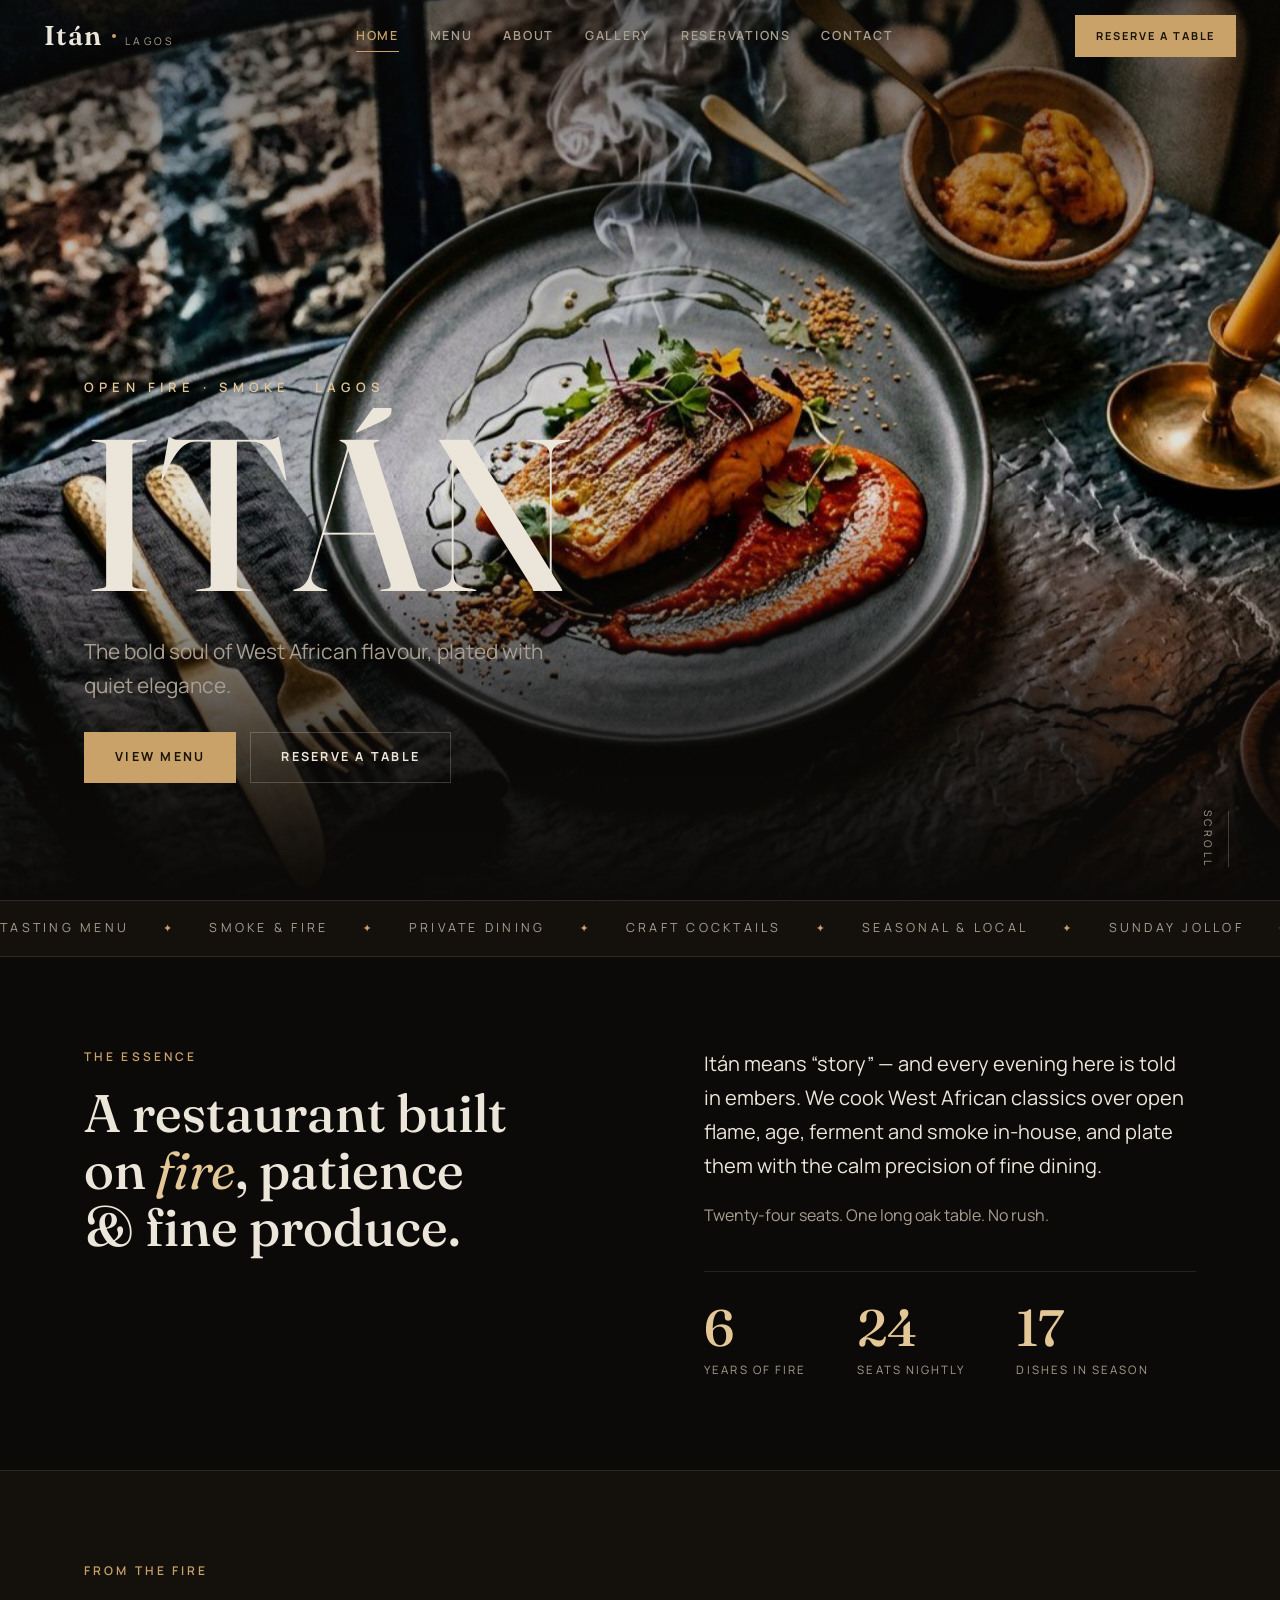
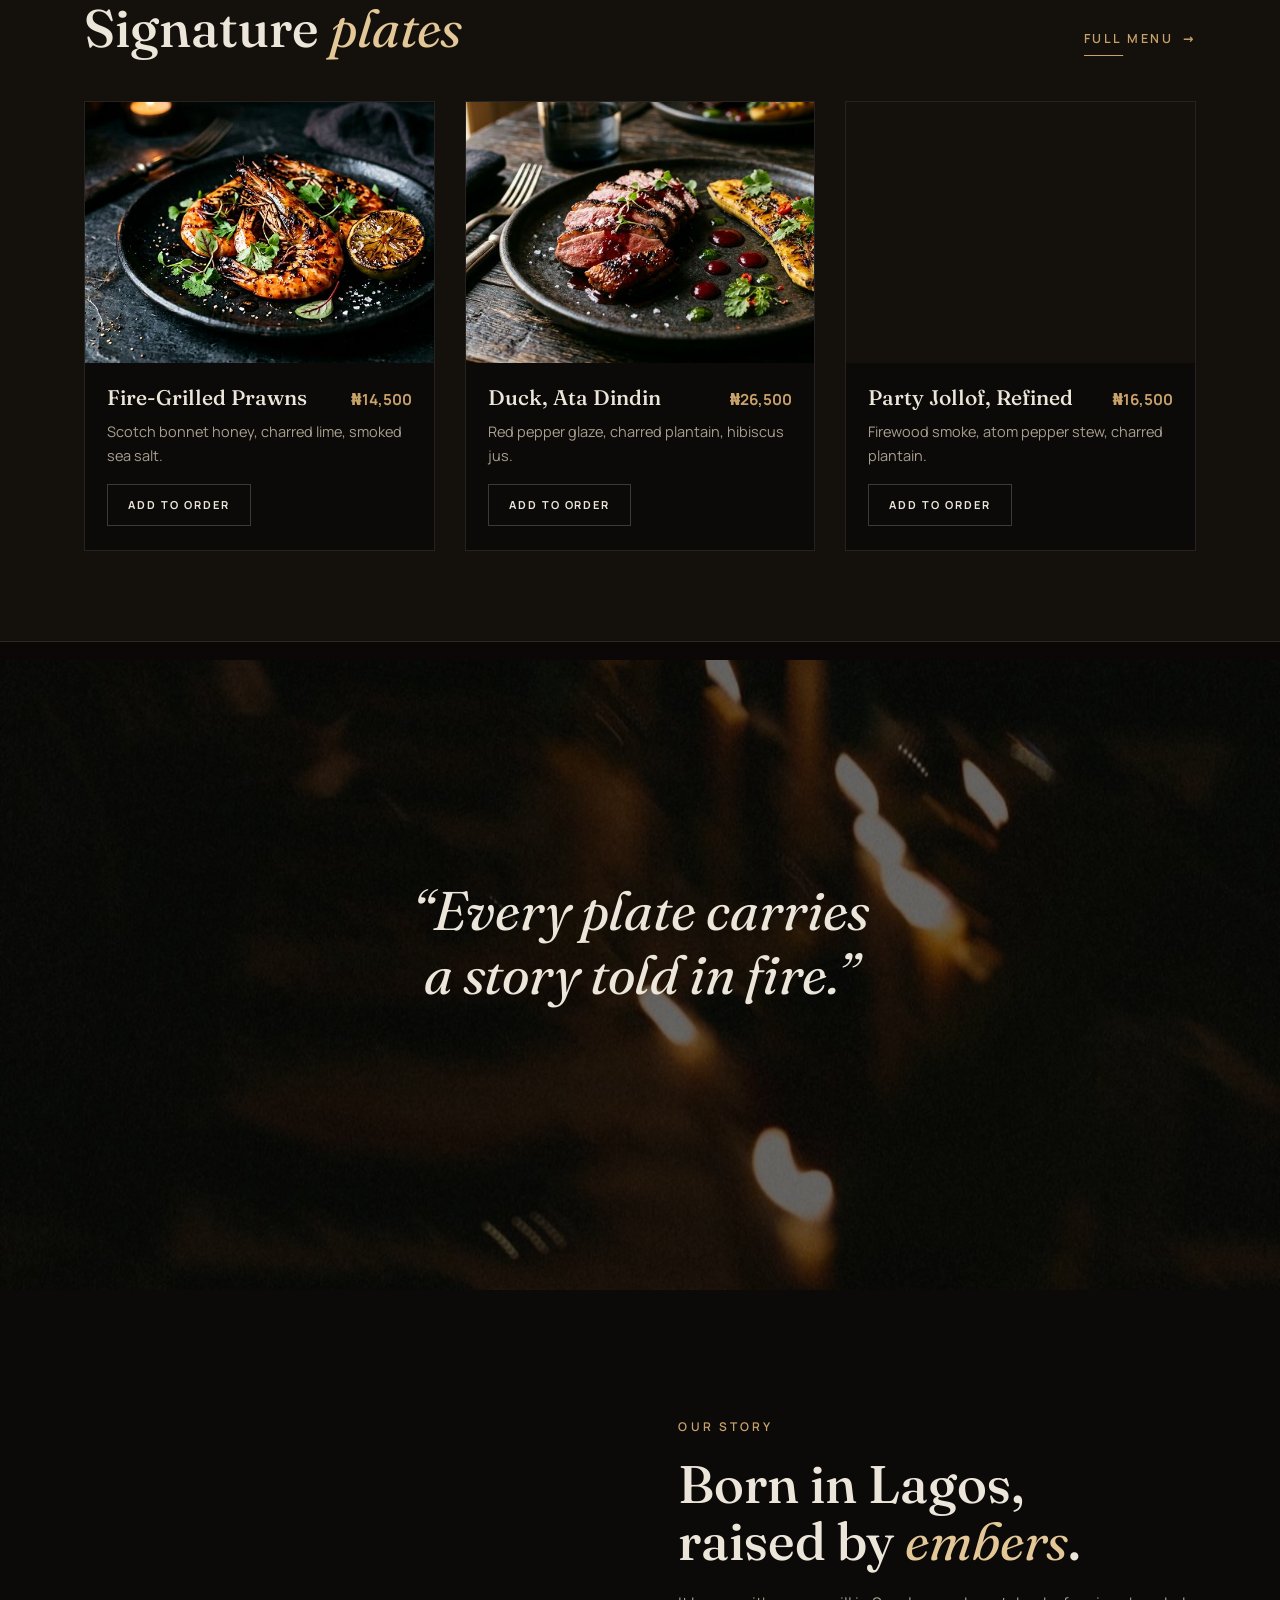
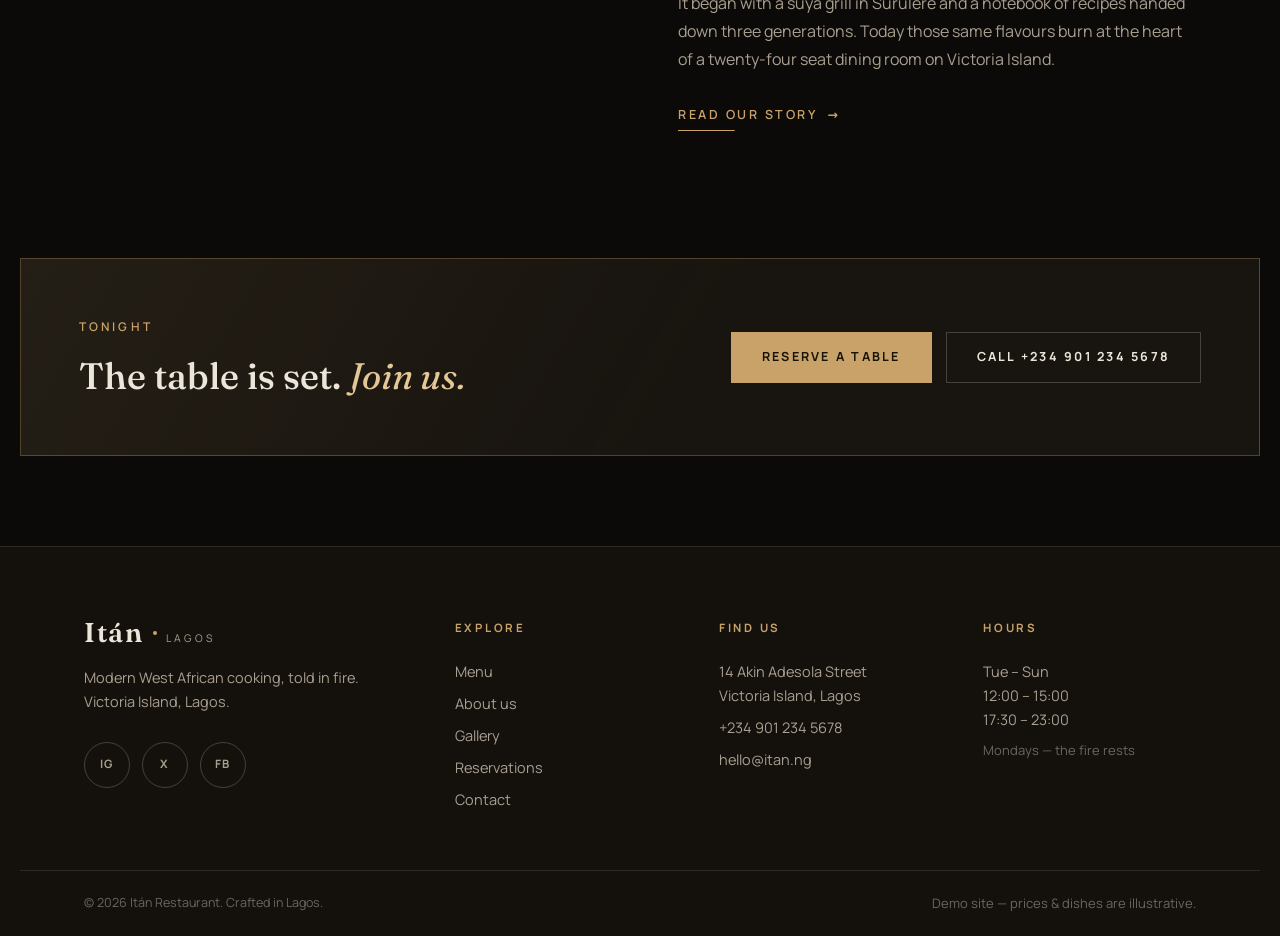
==== commit 1bd6acda: "Fix title typo in index.html" ====
(no text change in the page or its own stylesheets)
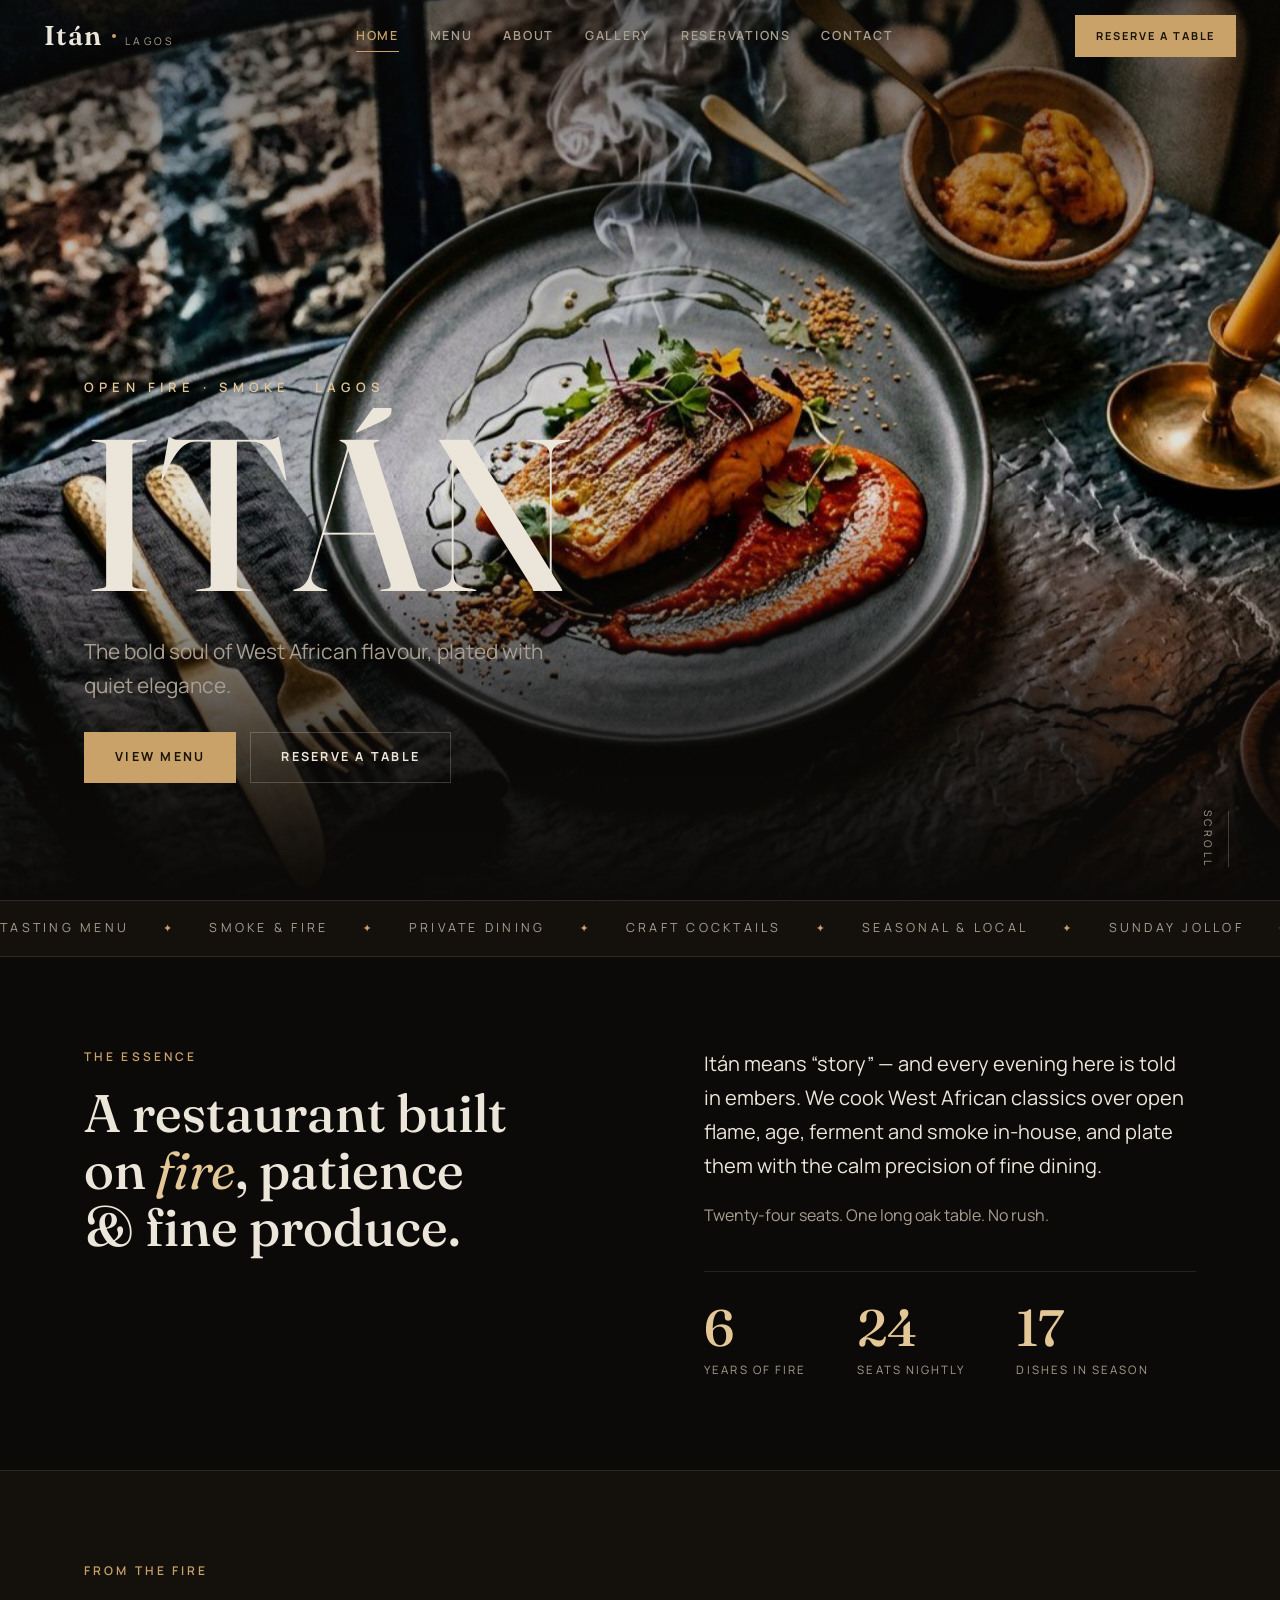
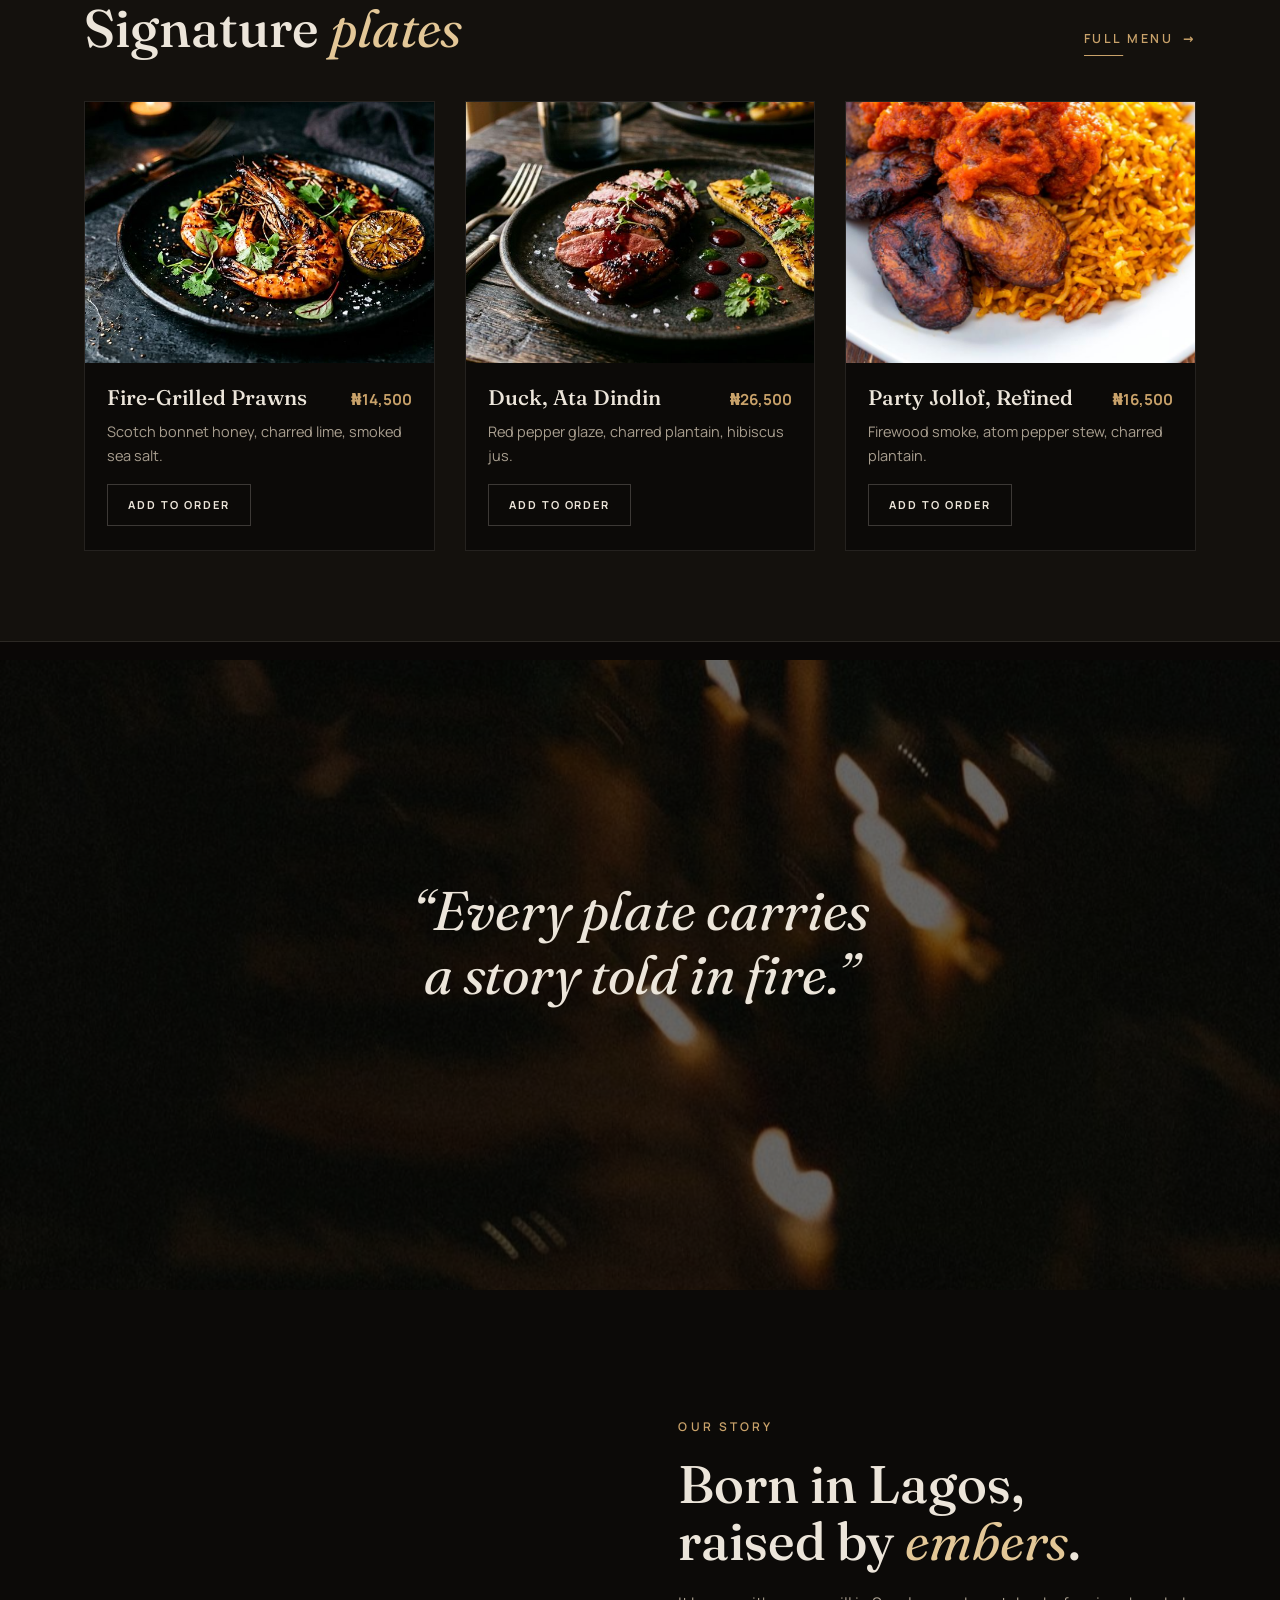
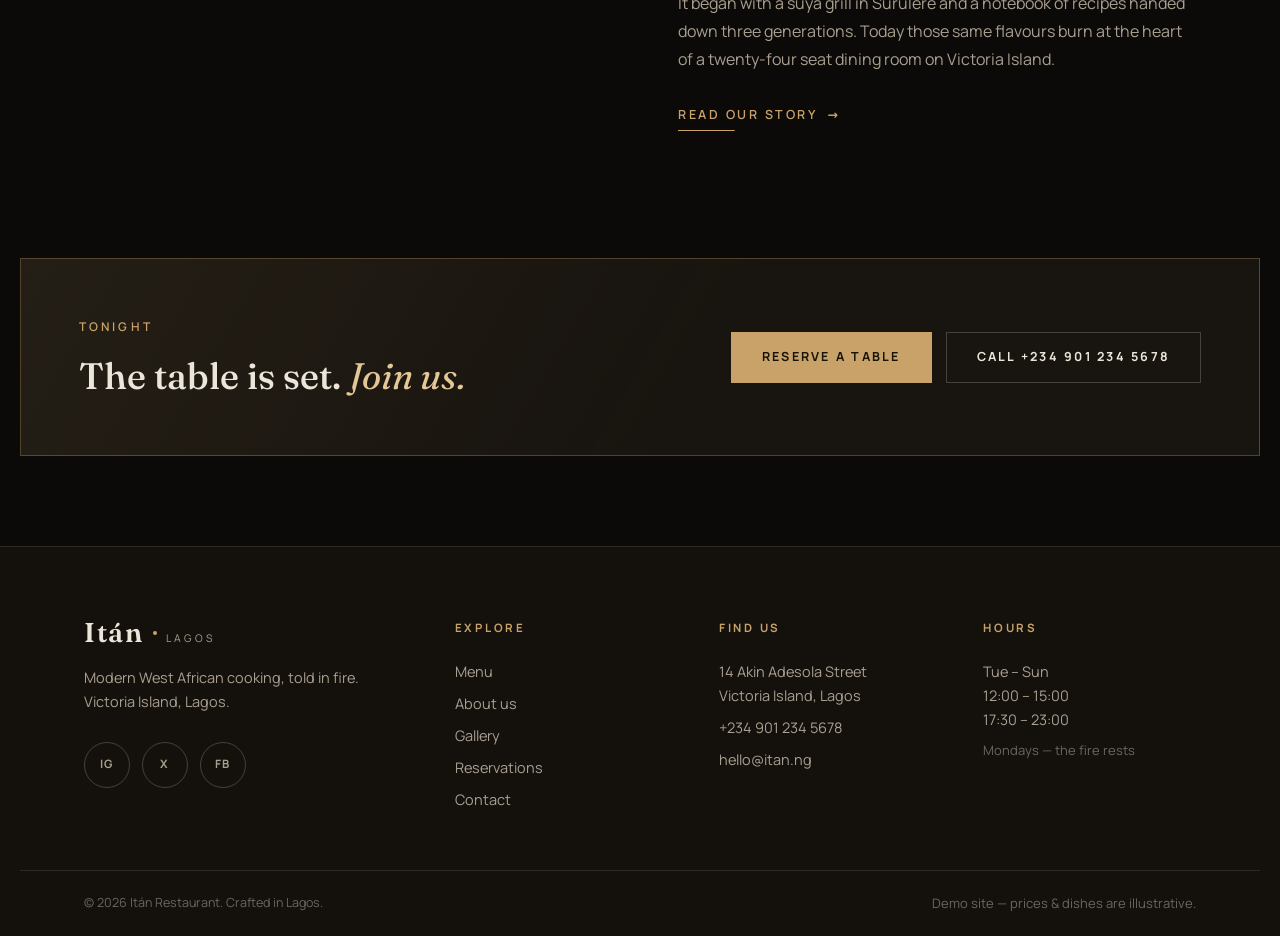
==== commit 3a2d6f70: "Fix typo in principles list Corrected the word 'jus' to 'just' in the principles list." ====
--- a/index.html
+++ b/index.html
@@ -424,7 +424,7 @@
         <ul class="principles" data-reveal-stagger>
           <li><span>01</span><div><h3>Open fire first</h3><p>Everything touches flame, smoke or ember before it touches a plate.</p></div></li>
           <li><span>02</span><div><h3>Grown close</h3><p>Produce from farms within 200 km; fish day-boats only; spices stone-ground in-house.</p></div></li>
-          <li><span>03</span><div><h3>Nothing wasted</h3><p>Trim becomes stock, stock becomes jus, ash becomes the salt on your bread.</p></div></li>
+          <li><span>03</span><div><h3>Nothing wasted</h3><p>Trim becomes stock, stock becomes just, ash becomes the salt on your bread.</p></div></li>
           <li><span>04</span><div><h3>Time as seasoning</h3><p>Our ferments, smokes and age-outs run for days — flavour you can’t rush.</p></div></li>
         </ul>
       </div>
